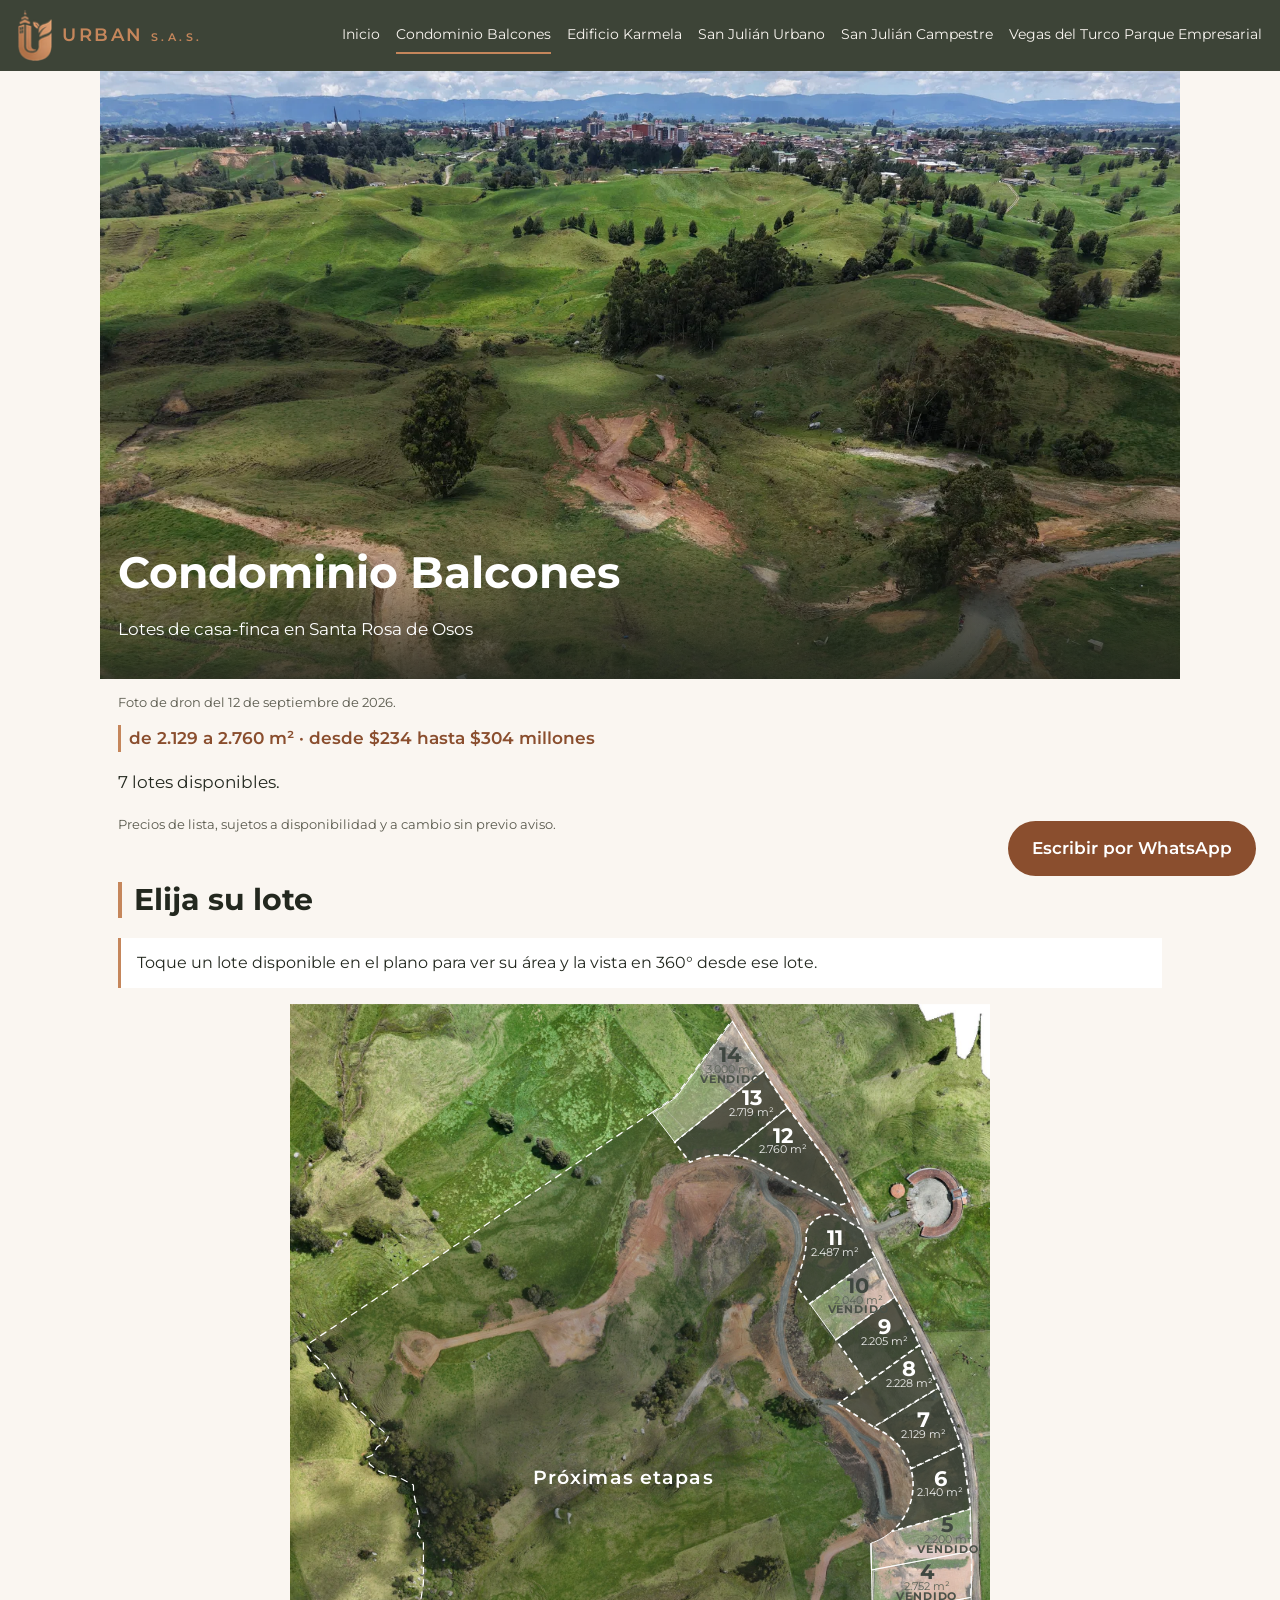
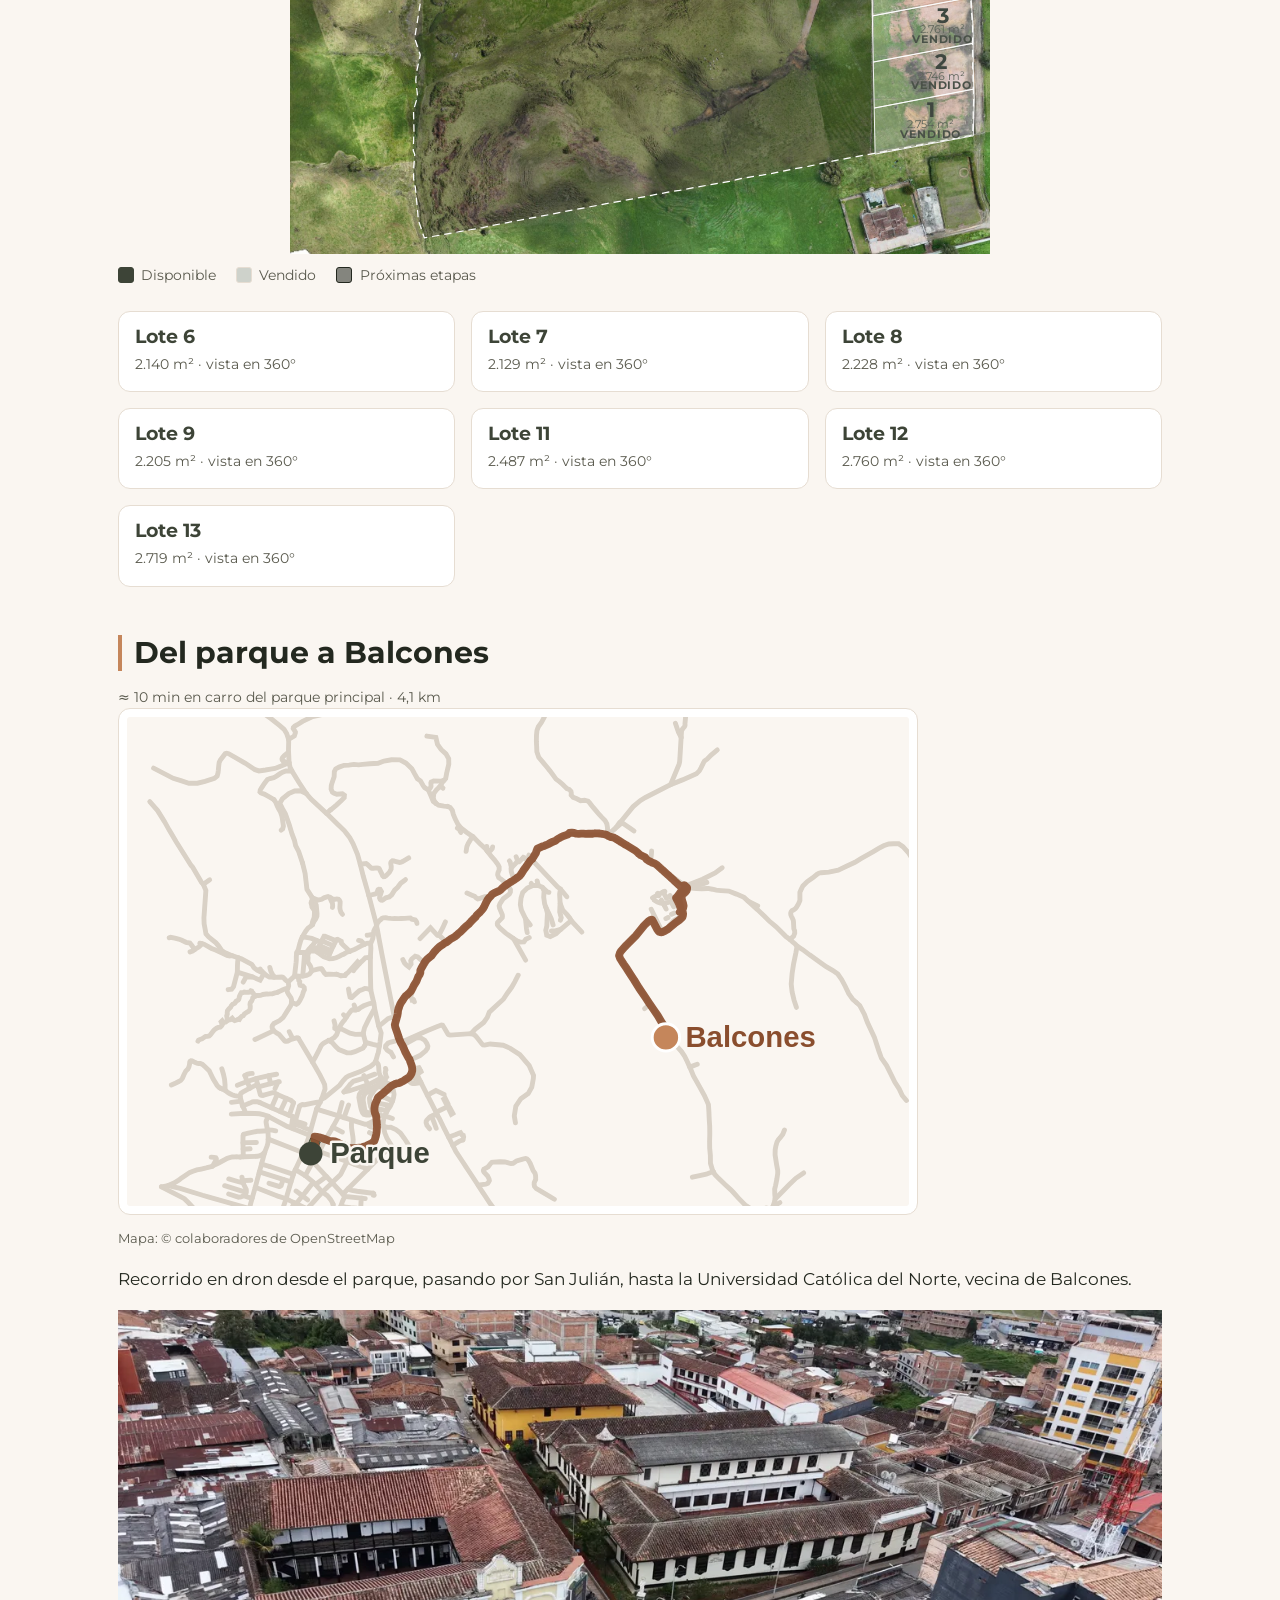
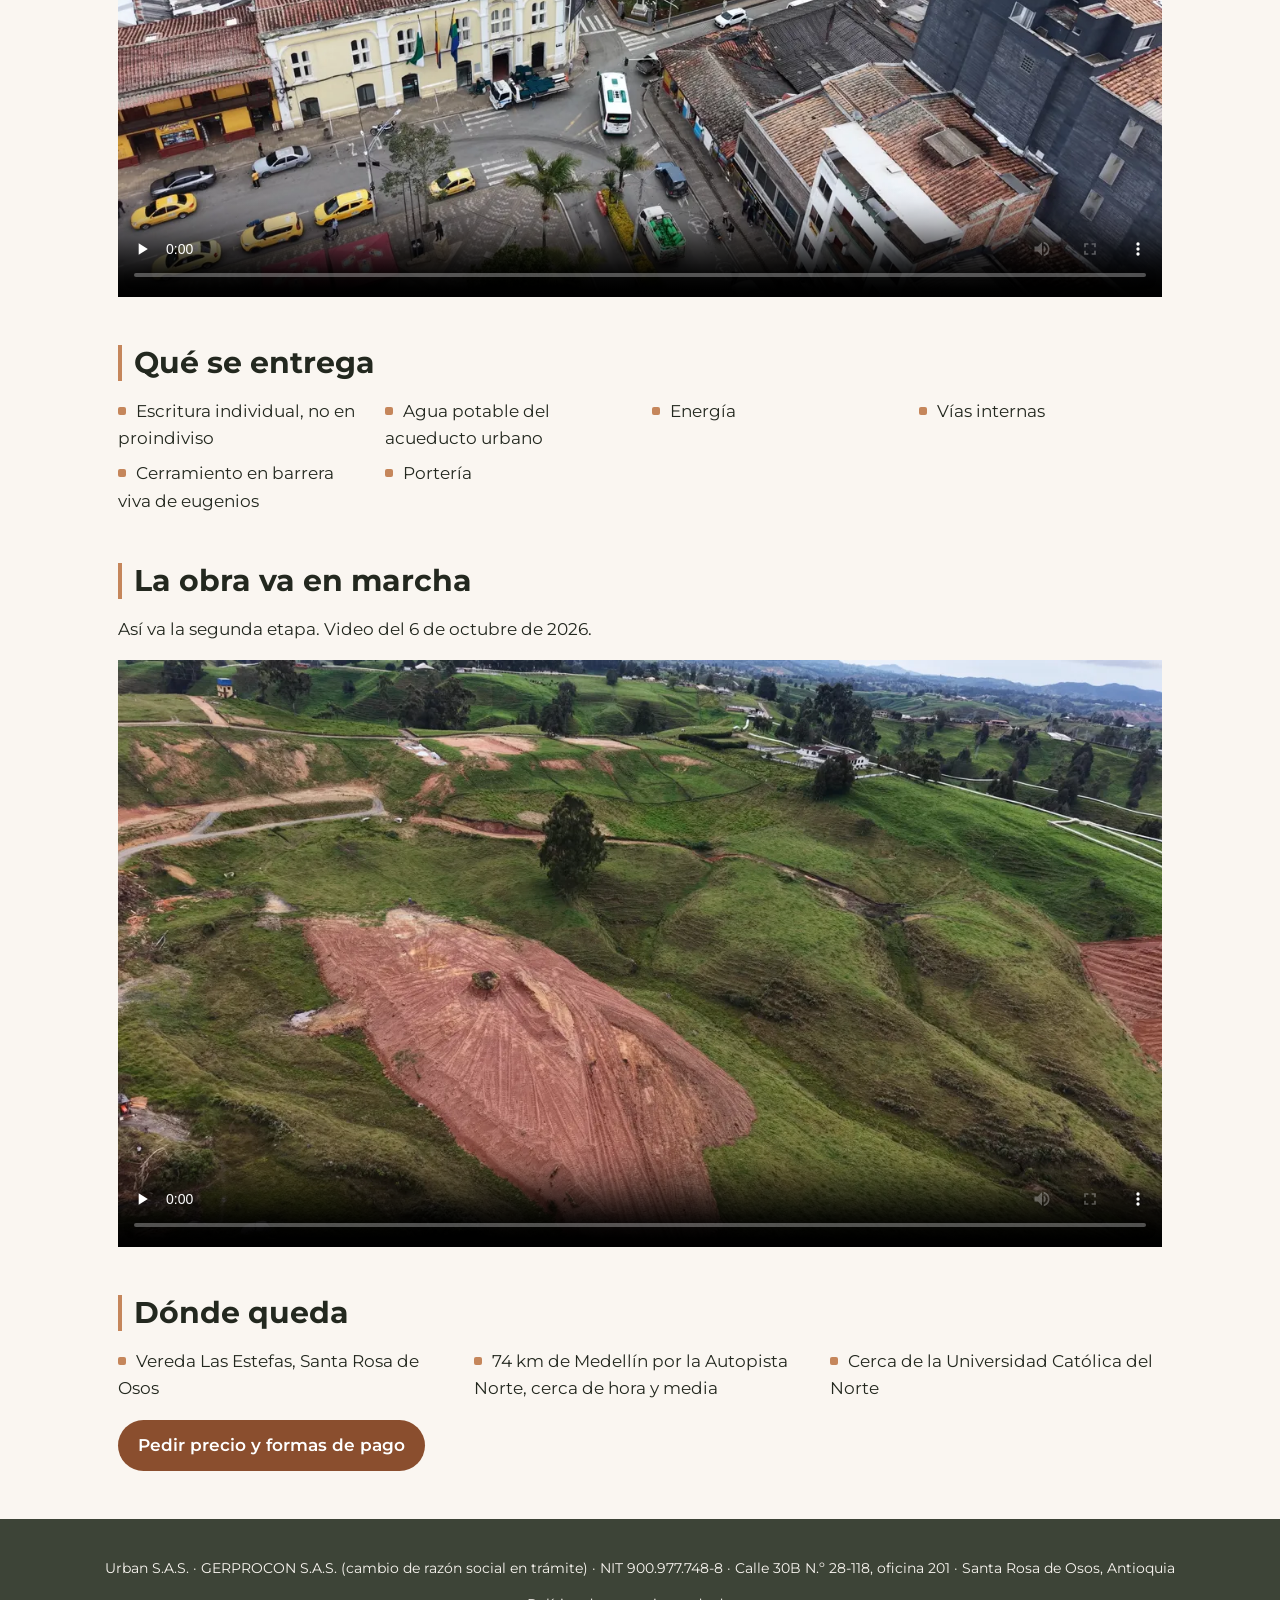
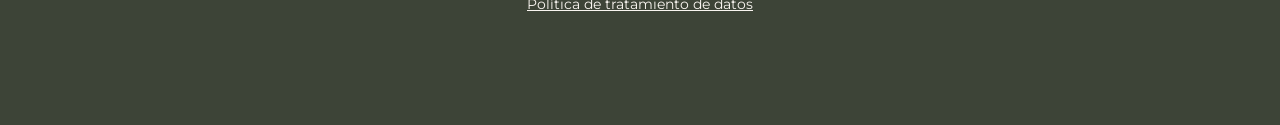
==== balcones/index.html @ f726a24a "Publicación 2026-10-06" ====
<!DOCTYPE html>
<html lang="es-CO">
<head>
<meta charset="utf-8">
<meta name="viewport" content="width=device-width, initial-scale=1">
<title>Condominio Balcones — Urban S.A.S.</title>
<meta name="description" content="Lotes de casa-finca en Santa Rosa de Osos con escritura individual, agua del acueducto urbano, energía y vías.">
<link rel="canonical" href="https://urbansas.github.io/balcones/">
<link rel="preload" href="/fuentes/montserrat.woff2" as="font" type="font/woff2" crossorigin>
<link rel="stylesheet" href="/css/urban.css">
<link rel="icon" href="/img/favicon-32.png" sizes="32x32">
<meta property="og:title" content="Condominio Balcones">
<meta property="og:description" content="Lotes de casa-finca en Santa Rosa de Osos con escritura individual, agua del acueducto urbano, energía y vías.">
<meta property="og:url" content="https://urbansas.github.io/balcones/">
<meta property="og:type" content="website">
<meta property="og:locale" content="es_CO">
<meta property="og:image" content="https://urbansas.github.io/img/balcones-portada-1600.webp">
<meta property="og:image:alt" content="Condominio Balcones">
</head>
<body>
<header class="encabezado">
  <a class="marca" href="/"><img src="/img/urban-icono.png" srcset="/img/urban-icono.png 1x, /img/urban-icono@2x.png 2x" alt="" width="34" height="48"><span>URBAN <small>S.A.S.</small></span></a>
  <nav class="menu" aria-label="Menú"><a href="/">Inicio</a><a href="/balcones/" aria-current="page">Condominio Balcones</a><a href="/karmela/">Edificio Karmela</a><a href="/san-julian-urbano/">San Julián Urbano</a><a href="/san-julian-campestre/">San Julián Campestre</a><a href="/vegas-del-turco/">Vegas del Turco Parque Empresarial</a></nav>
</header>
<main>

<section class="heroe"><img src="/img/balcones-portada-1600.webp" srcset="/img/balcones-portada-800.webp 800w, /img/balcones-portada-1600.webp 1600w" sizes="100vw" alt="Lomas de Balcones con el pueblo de Santa Rosa de Osos al fondo" fetchpriority="high" width="1600" height="900">
  <div class="sobre"><h1>Condominio Balcones</h1><p>Lotes de casa-finca en Santa Rosa de Osos</p></div></section>
<p class="nota">Foto de dron del 12 de septiembre de 2026.</p>
<p class="rango">de 2.129 a 2.760 m² · desde $234 hasta $304 millones</p>
<p>7 lotes disponibles.</p>
<p class="nota">Precios de lista, sujetos a disponibilidad y a cambio sin previo aviso.</p>

<h2>Elija su lote</h2>
<p id="pista" class="pista">Toque un lote disponible en el plano para ver su área y la vista en 360° desde ese lote.</p>
<div id="mapa" class="mapa-caja"></div>
<p class="leyenda">
  <span><span class="muestra" data-estado="disponible"></span>Disponible</span>
  <span><span class="muestra" data-estado="vendido"></span>Vendido</span>
  <span id="leyenda-reservado" hidden><span class="muestra" data-estado="reservado"></span>Reservado</span>
  <span><span class="muestra" data-estado="resto"></span>Próximas etapas</span>
</p>
<div id="tarjetas" class="tarjetas"></div>

<dialog id="ficha" class="ficha" aria-labelledby="ficha-titulo">
  <div class="ficha-barra"><span class="ficha-barra-texto"></span>
    <button class="ficha-reducir" type="button">Volver</button>
    <button class="ficha-cerrar-todo" type="button" aria-label="Cerrar la ficha">✕</button></div>
  <div class="ficha-cuerpo">
    <form method="dialog" class="ficha-cerrar-caja"><button class="ficha-cerrar" aria-label="Cerrar la ficha">✕</button></form>
    <h3 id="ficha-titulo" class="ficha-titulo"></h3><p class="ficha-estado"></p>
    <div class="ficha-pano-caja" hidden><div class="ficha-pano"></div><button class="ficha-agrandar" type="button">Ver en grande</button></div>
    <dl class="ficha-datos">
      <div><dt class="ficha-area-etiqueta">Área</dt><dd class="ficha-area"></dd></div>
      <div class="ficha-area-real-fila" hidden><dt>Se entregan</dt><dd class="ficha-area-real"></dd></div>
      <div><dt>Ubicación</dt><dd class="ficha-sector"></dd></div>
    </dl>
    <p class="ficha-nota-area" hidden></p>
    <a class="ficha-mapa" href="" target="_blank" rel="noopener" hidden>Ver dónde queda en el mapa</a>
    <section class="ficha-casa" hidden></section>
    <a class="ficha-hacia-disponibles" href="#mapa" hidden></a>
  </div>
  <a class="boton ficha-whatsapp" href="" hidden>Preguntar por este lote</a>
</dialog>

<h2>Del parque a Balcones</h2>
<p class="minutos">≈ 10 min en carro del parque principal · 4,1 km</p>
<img class="planito" src="/img/planito-balcones.svg" alt="Ruta del parque principal a Balcones" width="800" height="500">
<p class="nota">Mapa: © colaboradores de OpenStreetMap</p>
<p>Recorrido en dron desde el parque, pasando por San Julián, hasta la Universidad Católica del Norte, vecina de Balcones.</p>
<video controls playsinline preload="none" poster="/img/balcones-recorrido-poster.webp" src="/video/balcones-recorrido.mp4"></video>

<h2>Qué se entrega</h2>
<ul class="lista-datos"><li>Escritura individual, no en proindiviso</li><li>Agua potable del acueducto urbano</li><li>Energía</li><li>Vías internas</li><li>Cerramiento en barrera viva de eugenios</li><li>Portería</li></ul>

<h2>La obra va en marcha</h2>
<p>Así va la segunda etapa. Video del 6 de octubre de 2026.</p>
<video controls playsinline preload="none" poster="/img/balcones-etapa2-poster.webp" src="/video/balcones-segunda-etapa.mp4"></video>

<h2>Dónde queda</h2>
<ul class="lista-datos"><li>Vereda Las Estefas, Santa Rosa de Osos</li><li>74 km de Medellín por la Autopista Norte, cerca de hora y media</li><li>Cerca de la Universidad Católica del Norte</li></ul>
<p><a class="boton" href="https://wa.me/573203769226?text=Hola%2C%20vi%20en%20la%20p%C3%A1gina%20de%20Urban%20el%20proyecto%20Condominio%20Balcones.%20Quiero%20precio%20y%20formas%20de%20pago.">Pedir precio y formas de pago</a></p>
<link rel="stylesheet" href="/balcones/vitrina.css">
<script type="module">
  import { pintarMapa } from '/balcones/js/mapa.js';
  import { montarFicha, loteDelEnlace } from '/balcones/js/ficha.js';
  const inv = await (await fetch('/balcones/data/lotes.json')).json();
  const caja = document.getElementById('mapa');
  caja.innerHTML = await (await fetch('/balcones/img/mapa-aereo.svg')).text();
  const vista = pintarMapa(caja.querySelector('svg'), inv);
  // La casilla de «Reservado» sale del dato: el día que no quede ninguno, desaparece sola.
  document.getElementById('leyenda-reservado').hidden = vista.reservados === 0;
  const tarjetas = document.getElementById('tarjetas');
  tarjetas.innerHTML = inv.lotes.filter(l => l.estado === 'disponible').map(l => `
    <article class="tarjeta"><div class="cuerpo"><h3><button class="abrir" type="button" data-lote="${l.n}">Lote ${l.n}</button></h3>
    <p class="tipo">${new Intl.NumberFormat('es-CO').format(l.area)} m²${l.pano ? ' · vista en 360°' : ''}</p></div></article>`).join('');
  const dialogo = document.getElementById('ficha');
  montarFicha(inv, { svg: caja.querySelector('svg'), tarjetas, dialogo });
  const n = loteDelEnlace(location.hash, inv); if (n) dialogo.abrirLote(n);
</script>
</main>
<footer class="pie">
  <p>Urban S.A.S. · GERPROCON S.A.S. (cambio de razón social en trámite) · NIT 900.977.748-8 · Calle 30B N.º 28-118, oficina 201 · Santa Rosa de Osos, Antioquia</p>
  <p><a href="/privacidad/">Política de tratamiento de datos</a></p>
</footer>
<a class="whatsapp-fijo" href="https://wa.me/573203769226?text=Hola%2C%20vi%20en%20la%20p%C3%A1gina%20de%20Urban%20el%20proyecto%20Condominio%20Balcones.%20Quiero%20precio%20y%20formas%20de%20pago.">Escribir por WhatsApp</a>
</body>
</html>
---- css/urban.css ----
@font-face { font-family: Montserrat; src: url(/fuentes/montserrat.woff2) format("woff2"); font-weight: 100 900; font-display: swap; }
:root { --verde: #3D4437; --cobre: #C5865B; --cobre-hondo: #8A4E2E; --arena: #FAF6F1; --texto: #23281F; --suave: #5A5A4E; --linea: #E6DDD2; }
* { box-sizing: border-box; }
html { -webkit-text-size-adjust: 100%; }
body { margin: 0; background: var(--arena); color: var(--texto); font: 400 17px/1.6 Montserrat, system-ui, sans-serif; padding-bottom: 76px; }
img, video { max-width: 100%; height: auto; display: block; }
a { color: var(--cobre-hondo); }
h1, h2, h3 { line-height: 1.2; font-weight: 700; }
h1 { font-size: clamp(28px, 6vw, 44px); margin: 0 0 .4em; }
h2 { font-size: clamp(22px, 4.5vw, 30px); margin: 1.6em 0 .5em; border-left: 4px solid var(--cobre); padding-left: 12px; }
main { max-width: 1080px; margin: 0 auto; padding: 0 18px; }
.encabezado { background: var(--verde); display: flex; flex-wrap: wrap; align-items: center; justify-content: space-between; gap: 8px 18px; padding: 10px 18px; }
.marca { display: flex; align-items: center; gap: 10px; color: var(--cobre); text-decoration: none; font-weight: 600; letter-spacing: .14em; font-size: 18px; }
.marca small { font-size: .62em; letter-spacing: .3em; }
.menu { display: flex; flex-wrap: wrap; gap: 4px 16px; }
.menu a { color: var(--arena); text-decoration: none; font-size: 14px; padding: 6px 0; }
.menu a[aria-current="page"] { border-bottom: 2px solid var(--cobre); }
.heroe { position: relative; margin: 0 -18px; }
.heroe img { width: 100%; aspect-ratio: 16/9; object-fit: cover; }
.heroe .sobre { position: absolute; left: 0; right: 0; bottom: 0; padding: 18px; background: linear-gradient(transparent, rgba(35,40,31,.85)); color: #fff; }
.heroe h1 { color: #fff; }
.galeria { display: grid; grid-template-columns: repeat(auto-fit, minmax(min(100%, 420px), 1fr)); gap: 16px; align-items: start; }
.galeria img { width: 100%; border-radius: 12px; border: 1px solid var(--linea); }
.galeria.una { grid-template-columns: minmax(0, 520px); }  /* una sola foto, vertical: no se estira al ancho de la página */
.galeria figure { margin: 0; }
.galeria .ancha { grid-column: 1 / -1; max-width: 780px; }
.galeria figcaption { font-size: 13px; color: var(--suave); margin-top: 6px; }
.tarjetas { display: grid; grid-template-columns: repeat(auto-fit, minmax(260px, 1fr)); gap: 16px; }
.tarjeta { background: #fff; border: 1px solid var(--linea); border-radius: 12px; overflow: hidden; display: flex; flex-direction: column; }
.tarjeta img { aspect-ratio: 16/10; object-fit: cover; width: 100%; }
.tarjeta .cuerpo { padding: 14px 16px 16px; display: flex; flex-direction: column; gap: 4px; flex: 1; }
.tarjeta h3 { margin: 0; font-size: 19px; }
.tarjeta .tipo { color: var(--suave); font-size: 14px; margin: 0; }
.rango { color: var(--cobre-hondo); font-weight: 600; border-left: 3px solid var(--cobre); padding-left: 8px; margin: 6px 0 0; }
.minutos { font-size: 14px; color: var(--suave); margin: 0; }
.boton { display: inline-block; background: var(--cobre-hondo); color: #fff; text-decoration: none; font-weight: 600; padding: 12px 20px; border-radius: 999px; margin-top: auto; text-align: center; }
.whatsapp-fijo { position: fixed; left: 12px; right: 12px; bottom: 12px; z-index: 50; background: var(--cobre-hondo); color: #fff; text-align: center; padding: 14px; border-radius: 999px; font-weight: 600; text-decoration: none; }
@media (min-width: 760px) { .whatsapp-fijo { left: auto; right: 24px; bottom: 24px; padding: 14px 24px; } body { padding-bottom: 0; } }
.lista-datos { list-style: none; padding: 0; display: grid; grid-template-columns: repeat(auto-fit, minmax(220px, 1fr)); gap: 8px 24px; }
.lista-datos li::before { content: ""; display: inline-block; width: 8px; height: 8px; background: var(--cobre); border-radius: 2px; margin-right: 10px; vertical-align: 2px; }
.planito { background: #fff; border: 1px solid var(--linea); border-radius: 12px; padding: 8px; }
.nota { font-size: 13px; color: var(--suave); }
.pie { background: var(--verde); color: var(--arena); padding: 24px 18px 96px; margin-top: 48px; font-size: 14px; text-align: center; }
.pie a { color: var(--arena); text-decoration: underline; }
.hecho { display: grid; grid-template-columns: repeat(auto-fit, minmax(200px, 1fr)); gap: 12px; }
.hecho div { background: var(--verde); color: var(--arena); border-radius: 12px; padding: 16px; }
.hecho strong { color: var(--cobre); display: block; font-size: 24px; }
---- balcones/vitrina.css ----
/* Vitrina de Balcones: el plano de lotes, la ficha de cada lote y el
   anteproyecto de la casa modelo. Viene de balcones-web (assets/css/estilos.css),
   solo las reglas de la vitrina, con los colores pasados a las variables de
   /css/urban.css. Los estilos del tablero de socios no se trajeron: ese tablero
   no existe en este sitio.

   Una unidad del viewBox del plano es un PUNTO del plano original, no un
   metro, y por eso los tamaños de letra del plano aéreo son grandes. */

/* ── Plano de lotes (ortofoto con los lotes vigentes encima) ──────────────
   El color de cada lote sale de acá, disparado por el data-estado que pone
   js/mapa.js desde data/lotes.json. Gris por omisión, verde solo si el dato
   dice «disponible»: si algo falla, ningún lote se anuncia como libre. */
.mapa-caja { margin: 0; }
.mapa { display: block; width: 100%; height: auto; font-family: inherit; }
.mapa .lote { fill: rgba(226, 228, 222, .34); stroke: #fff; stroke-width: 2.2; cursor: pointer; }
/* Los que NO se han vendido van oscuros y opacos: son los únicos que el
   visitante tiene que reconocer de un vistazo, y un verde translúcido sobre
   pasto no se distingue. Los colocados se van al otro lado, claros y muy
   transparentes, para que se lean como fondo. El borde punteado es la única
   señal de que eso se toca en un teléfono, donde no existe «pasar el mouse». */
.mapa .lote[data-estado="disponible"] {
  fill: rgba(61, 68, 55, .85); stroke-dasharray: 13 9; stroke-width: 4;
}
/* Reservado no es verde de libre ni gris de colocado: va en cobre profundo. */
.mapa .lote[data-estado="reservado"] { fill: rgba(138, 78, 46, .85); }
.mapa .lote:hover { stroke: var(--cobre); stroke-width: 5; }
/* El foco del teclado va por fuera del polígono para que no lo tape el lote de
   al lado; en SVG el outline del navegador no se dibuja parejo. */
.mapa .lote:focus-visible { stroke: var(--cobre); stroke-width: 7; outline: none; }

/* Lo que todavía no está loteado. NO es un lindero: es el perímetro de la
   finca menos los 14 lotes. */
.mapa .resto { fill: rgba(35, 40, 31, .34); }
.mapa .perimetro { fill: none; stroke: #fff; stroke-width: 3; stroke-dasharray: 18 12; }
.mapa .rotulo-resto {
  fill: #fff; font-size: 46px; font-weight: 600; text-anchor: middle;
  letter-spacing: .06em;
}
.mapa .rotulo-lote { pointer-events: none; text-anchor: middle; }
.mapa .rotulo-lote .numero { font-size: 52px; font-weight: 700; fill: #fff; }
.mapa .rotulo-lote .area { font-size: 26px; fill: rgba(255, 255, 255, .9); }
.mapa .rotulo-lote .marca {
  font-size: 27px; font-weight: 700; letter-spacing: .08em; fill: #4a5148;
}
/* Sobre los lotes claros el texto blanco desaparece. */
.mapa .rotulo-lote[data-estado="vendido"] .numero,
.mapa .rotulo-lote[data-estado="especie"] .numero { fill: #3f4740; }
.mapa .rotulo-lote[data-estado="vendido"] .area,
.mapa .rotulo-lote[data-estado="especie"] .area { fill: #5c6459; }

/* En celular el plano entero mide 375 px para 540 m de finca: el área y la
   palabra «VENDIDO» salen a 5 px y no se leen. Se quedan el número, más
   grande, y el color. */
@media (max-width: 699px) {
  .mapa .rotulo-lote .area,
  .mapa .rotulo-lote .marca { display: none; }
  .mapa .rotulo-lote .numero { font-size: 68px; }
}
/* El predio es alto y flaco (420 m por 150 m): a todo el ancho de un
   escritorio no cabe a lo alto, así que ahí se limita y se centra. */
@media (min-width: 700px) {
  .mapa { max-width: 700px; margin: 0 auto; }
}

/* La pista va ARRIBA del plano y no en letra chica: es la instrucción que
   decide si alguien toca el plano o lo mira y sigue de largo. */
.pista {
  font-size: 1rem; color: var(--texto);
  background: #fff; border-left: 3px solid var(--cobre); border-radius: 0;
  padding: .75rem 1rem; margin: 1.25rem 0 1rem;
}

.leyenda {
  display: flex; flex-wrap: wrap; gap: .4rem 1.25rem;
  font-size: .9rem; color: var(--suave); margin: .6rem 0 1.5rem;
}
.leyenda > span { display: inline-flex; align-items: center; gap: .45rem; }
.leyenda .muestra {
  width: 1rem; height: 1rem; border-radius: 3px;
  background: #ced2cb; border: 1px solid var(--linea);
}
.leyenda .muestra[data-estado="disponible"] { background: var(--verde); border-color: var(--verde); }
.leyenda .muestra[data-estado="reservado"] { background: var(--cobre-hondo); border-color: var(--cobre-hondo); }
.leyenda .muestra[data-estado="resto"] { background: rgba(35, 40, 31, .55); border-color: var(--texto); }
/* La casilla de «Reservado» solo se muestra si hay alguno; la esconde la
   página con el dato, no una decisión escrita a mano acá. */
.leyenda [hidden] { display: none; }

/* ── Tarjetas de los lotes disponibles ────────────────────────────────── */
.tarjeta { position: relative; }
.tarjeta:hover { border-color: var(--verde); }
.tarjeta .abrir {
  font: inherit; font-size: 1.17rem; font-weight: 700; line-height: 1.2;
  color: var(--verde); background: none; border: 0; padding: 0;
  cursor: pointer; text-align: left;
}
/* El botón dice «Lote 7» pero se pulsa toda la tarjeta: el ::after se estira
   sobre ella. */
.tarjeta .abrir::after { content: ''; position: absolute; inset: 0; }
.tarjeta .abrir:focus-visible { outline: 2px solid var(--cobre-hondo); outline-offset: 3px; }

/* ── Ficha de un lote ────────────────────────────────────────────────────
   Se abre desde el plano y desde las tarjetas. Es un <dialog> nativo: el Esc,
   el fondo oscuro y el foco atrapado adentro vienen del navegador. */
.ficha {
  border: 0; border-radius: 12px; padding: 0;
  width: min(28rem, calc(100vw - 2rem));
  /* Columna: arriba lo que se desplaza, abajo el botón, que no se mueve. */
  max-height: 90dvh; overflow: hidden;
  display: flex; flex-direction: column;
  color: var(--texto); background: #fff;
}
.ficha-cuerpo { overflow: auto; padding: 1.5rem; }
/* ⚠️ ESTA REGLA NO SE PUEDE BORRAR. El navegador esconde un <dialog> cerrado
   con `dialog:not([open]) { display: none }`; al ponerle `display: flex` arriba
   esa regla quedó pisada y la ficha CERRADA se dibujaba dentro de la página. */
dialog.ficha:not([open]) { display: none; }

.ficha::backdrop { background: rgba(35, 40, 31, .6); }
.ficha-cerrar-caja { float: right; margin: -.5rem -.5rem 0 0; }
/* 44x44 es el mínimo para un dedo. */
.ficha-cerrar {
  font: inherit; font-size: 1.1rem; line-height: 1;
  background: none; border: 0; color: var(--suave); cursor: pointer;
  width: 44px; height: 44px; padding: 0; border-radius: 8px;
}
.ficha-cerrar:hover { color: var(--texto); background: var(--arena); }
.ficha-titulo { margin: 0; color: var(--verde); font-size: 1.5rem; }
/* Gris por omisión y verde solo si el dato dice «disponible», igual que el
   plano. */
.ficha-estado {
  display: inline-block; margin: .5rem 0 0;
  font-size: .8rem; font-weight: 600; letter-spacing: .06em; text-transform: uppercase;
  color: var(--suave); background: var(--linea); border-radius: 999px; padding: .2rem .7rem;
}
.ficha-estado[data-estado="disponible"] { color: #fff; background: var(--verde); }
.ficha-estado[data-estado="reservado"] { color: #fff; background: var(--cobre-hondo); }

/* El visor 360. La altura sale de la proporción porque Pannellum mide su
   contenedor al arrancar: con altura automática mide cero y no hay ningún
   error que lo diga. En escritorio 16:9; en teléfono 4:5, vertical. */
.ficha-pano-caja { position: relative; margin: 1.25rem 0 0; }
.ficha-pano-caja[hidden] { display: none; }
.ficha-pano {
  aspect-ratio: 16 / 9;
  border-radius: 8px;
  overflow: hidden;
  background: var(--linea);
}
@media (max-width: 699px) {
  .ficha-pano { aspect-ratio: 4 / 5; }
}

/* El botón de agrandar va SOBRE la vista, abajo a la derecha, lejos de los
   controles de zoom que Pannellum pone arriba a la izquierda. */
.ficha-agrandar {
  position: absolute; right: .5rem; bottom: .5rem;
  font: inherit; font-size: .85rem; font-weight: 600;
  color: var(--texto); background: rgba(255, 255, 255, .92);
  border: 0; border-radius: 999px; padding: .45rem .9rem;
  cursor: pointer;
}
.ficha-agrandar:hover { background: #fff; }

/* La barra de pantalla completa. Fuera de ese modo no existe. */
.ficha-barra { display: none; }

/* ── Pantalla completa ────────────────────────────────────────────────────
   `dvh` y no `vh` porque en un teléfono `vh` cuenta la barra de direcciones. */
.ficha.agrandada {
  width: 100vw; max-width: none;
  height: 100dvh; max-height: none;
  margin: 0; padding: 0; border-radius: 0;
  display: flex; flex-direction: column;
}
.ficha.agrandada .ficha-cerrar-caja,
.ficha.agrandada .ficha-titulo,
.ficha.agrandada .ficha-estado,
.ficha.agrandada .ficha-datos,
.ficha.agrandada .ficha-agrandar { display: none; }

.ficha.agrandada .ficha-barra {
  display: flex; align-items: center; gap: .5rem;
  padding: .5rem .75rem;
  background: var(--verde); color: var(--arena);
  font-size: .9rem;
}
/* Los dos botones de la barra, con 44 px de alto: el mínimo para un dedo. */
.ficha-barra-texto { flex: 1; min-width: 0; overflow: hidden; text-overflow: ellipsis; white-space: nowrap; }
.ficha.agrandada .ficha-reducir {
  font: inherit; font-weight: 600; white-space: nowrap;
  color: var(--verde); background: var(--arena);
  border: 0; border-radius: 999px; padding: 0 1.1rem; height: 44px; cursor: pointer;
}
.ficha.agrandada .ficha-cerrar-todo {
  font: inherit; font-size: 1.15rem; line-height: 1;
  color: var(--arena); background: none; border: 0;
  width: 44px; height: 44px; padding: 0; border-radius: 8px; cursor: pointer;
}
/* Fuera de la vista grande la barra entera no existe, botones incluidos. */
.ficha-cerrar-todo { display: none; }
.ficha.agrandada .ficha-cerrar-todo { display: block; }
.ficha.agrandada .ficha-cuerpo {
  flex: 1; min-height: 0; padding: 0; overflow: hidden;
  display: flex; flex-direction: column;
}
.ficha.agrandada .ficha-pano-caja { flex: 1; margin: 0; min-height: 0; }
.ficha.agrandada .ficha-pano { aspect-ratio: auto; height: 100%; border-radius: 0; }
.ficha.agrandada .boton { margin: 0; border-radius: 0; }
/* Pannellum le pone la clase `pnlm-container` AL MISMO div, no a uno adentro:
   con un selector de descendiente la regla no engancha nunca y manda el borde
   gris que trae la librería. */
.ficha-pano.pnlm-container { border: 0; background: var(--linea); }

.ficha-datos { margin: 1.25rem 0 0; }
.ficha-datos > div {
  display: flex; justify-content: space-between; gap: 1rem;
  padding: .55rem 0; border-bottom: 1px solid var(--linea);
}
.ficha-datos dt { color: var(--suave); min-width: 0; }
/* El valor no se parte nunca: «Área escriturable» es la etiqueta más larga y
   en un teléfono empujaba el «2.140 m²» a dos renglones. La etiqueta sí
   puede partirse, que para eso es la que sobra. */
.ficha-datos dd { margin: 0; font-weight: 600; text-align: right; white-space: nowrap; }
.ficha-mapa {
  display: inline-block; margin-top: 1.1rem;
  color: var(--cobre-hondo); font-weight: 600; text-decoration: none;
  border-bottom: 1px solid currentColor;
}
.ficha-mapa[hidden] { display: none; }
.ficha-mapa::before { content: '◎ '; }

/* Las dos áreas del lote que se entrega más grande de lo que se escritura, y
   la nota que explica por qué: sin la nota, el comprador cree que la
   escritura le va a decir la cifra grande. */
.ficha-area-real-fila[hidden] { display: none; }
.ficha-area-real { color: var(--cobre-hondo); font-weight: 700; }
.ficha-nota-area {
  margin: .7rem 0 0; padding: .6rem .75rem;
  background: var(--arena); border-left: 3px solid var(--cobre); border-radius: 0 8px 8px 0;
  font-size: .85rem; color: var(--suave);
}
.ficha-nota-area[hidden] { display: none; }
.tarjeta .area-real { color: var(--cobre-hondo); font-weight: 600; }

/* El anteproyecto DENTRO de la ficha. Se separa con una línea arriba para que
   se lea como otra cosa —esto no se vende, es lo que se PODRÍA construir—
   sin sacarlo del mismo desplazamiento donde está el botón de WhatsApp. */
.ficha-casa {
  margin-top: 1.6rem; padding-top: 1.4rem; border-top: 1px solid var(--linea);
}
.ficha-casa[hidden] { display: none; }
/* A pantalla completa manda la panorámica y nada más. */
.ficha.agrandada .ficha-casa { display: none; }

.casa-titulo { margin: 0 0 .3rem; font-size: 1.15rem; color: var(--verde); }
.casa-entrada { margin: 0 0 .9rem; color: var(--suave); }

/* El aviso aparece dos veces, antes del video y después de la galería. No es
   formalismo: es lo que separa una propuesta de una promesa. */
.casa-aviso {
  margin: .9rem 0; padding: .7rem .85rem;
  border-left: 3px solid var(--cobre); background: var(--arena);
  font-size: .9rem; color: var(--texto);
}

.casa-video { width: 100%; border-radius: 10px; display: block; background: #000; }
.casa-pie { font-size: .8rem; color: var(--suave); margin: .4rem 0 0; }

/* Dos columnas SIEMPRE: la ficha mide unos 450 px aunque la ventana sea ancha,
   y a cuatro columnas «15 × 22 m» se parte en tres renglones. */
.casa-datos {
  display: grid; grid-template-columns: 1fr 1fr; gap: .6rem;
  margin: 1rem 0 0; padding: 0; list-style: none;
}
.casa-datos li {
  border: 1px solid var(--linea); border-radius: 8px; padding: .6rem .7rem;
  background: #fff;
}
.casa-datos b { display: block; font-size: 1.1rem; color: var(--verde); }
.casa-datos span { font-size: .8rem; color: var(--suave); }

.casa-galeria { display: grid; gap: 1rem; margin-top: 1.2rem; }
.casa-galeria figure { margin: 0; }
.casa-galeria img {
  width: 100%; height: auto; border-radius: 10px; display: block;
  background: var(--linea);
}
.casa-galeria figcaption { font-size: .8rem; color: var(--suave); margin-top: .35rem; }

/* La salida hacia los lotes en venta, en la ficha de uno colocado. */
.ficha-hacia-disponibles {
  display: block; margin-top: 1rem;
  color: var(--cobre-hondo); font-weight: 600; text-decoration: none;
}
.ficha-hacia-disponibles[hidden] { display: none; }
.ficha-hacia-disponibles::after { content: ' →'; }
.ficha.agrandada .ficha-mapa { display: none; }

/* El botón es la última fila de la columna y no se desplaza nunca. Se probó
   `position: sticky` dentro del cuerpo con relleno y no sirve: la franja queda
   flotando a media ficha con un vacío blanco debajo. */
.ficha .boton { display: block; flex: none; margin: 0; border-radius: 0 0 12px 12px; }
.ficha .boton[hidden] { display: none; }
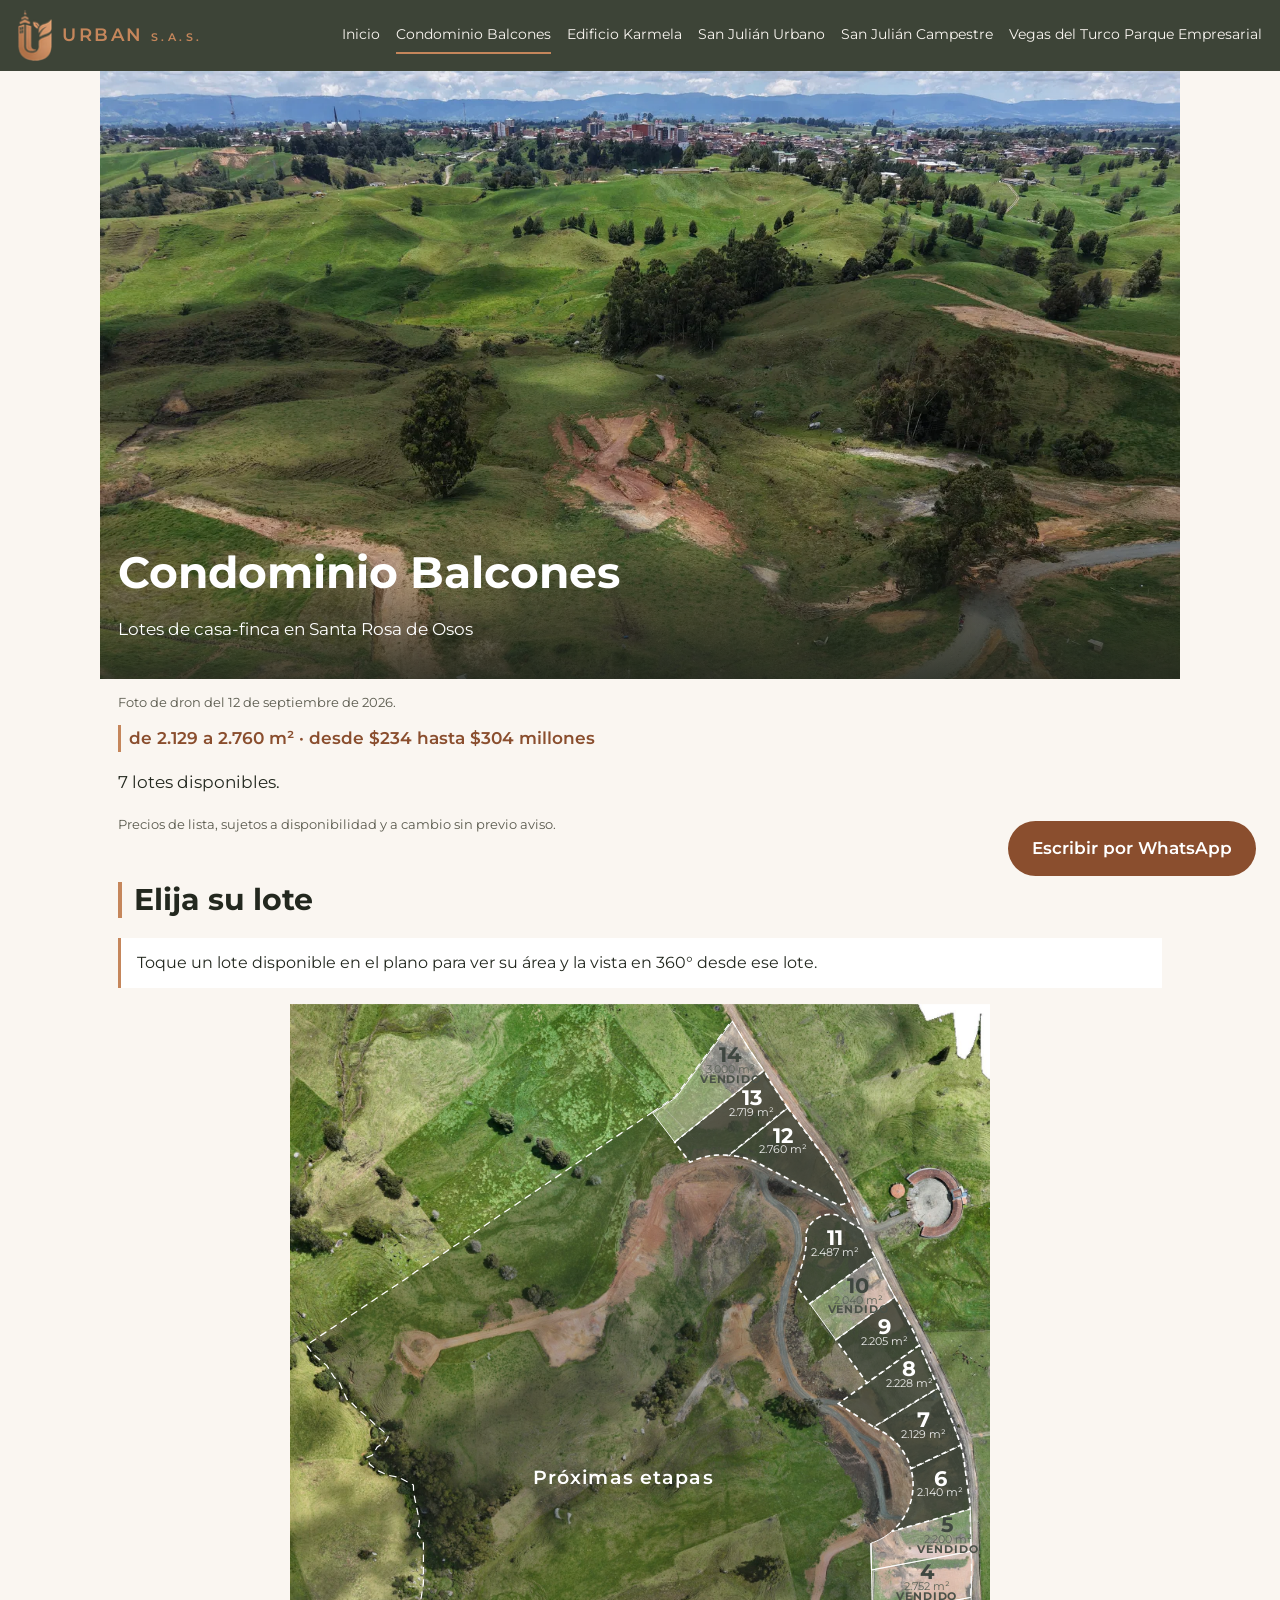
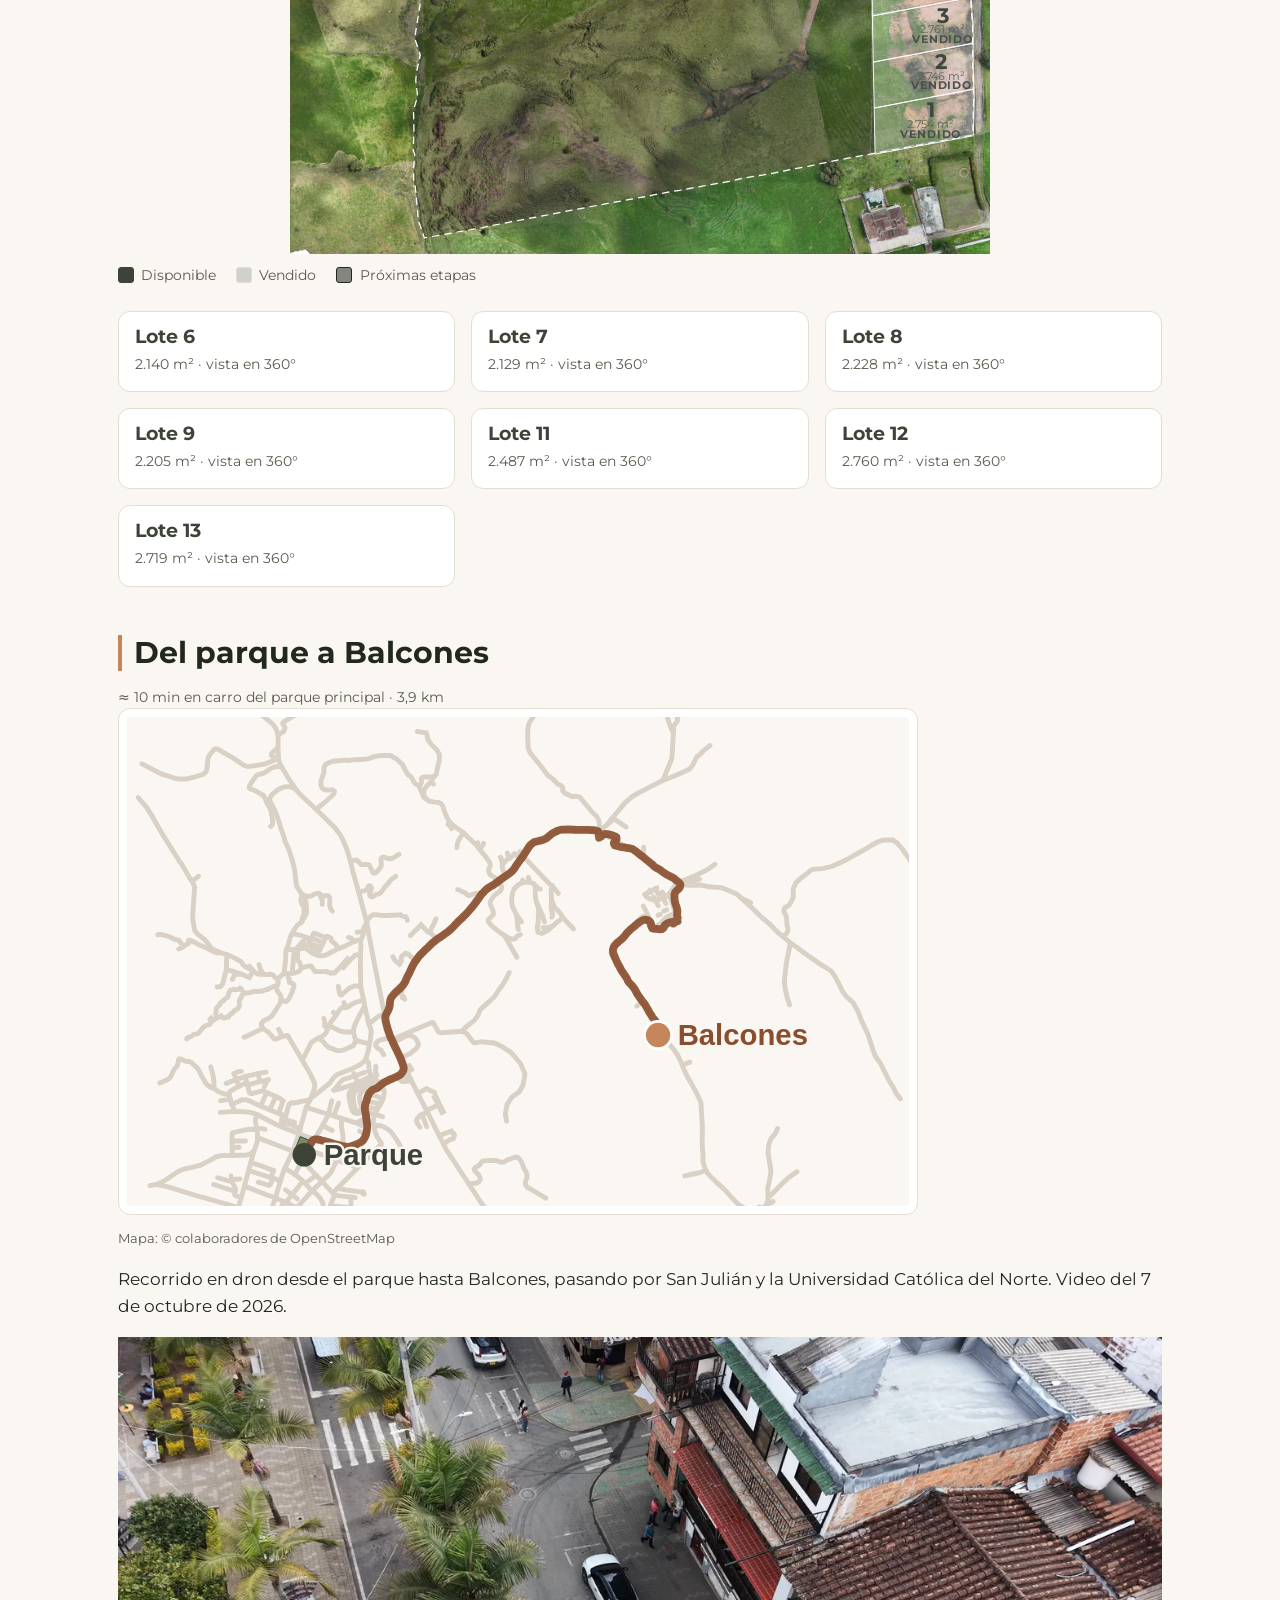
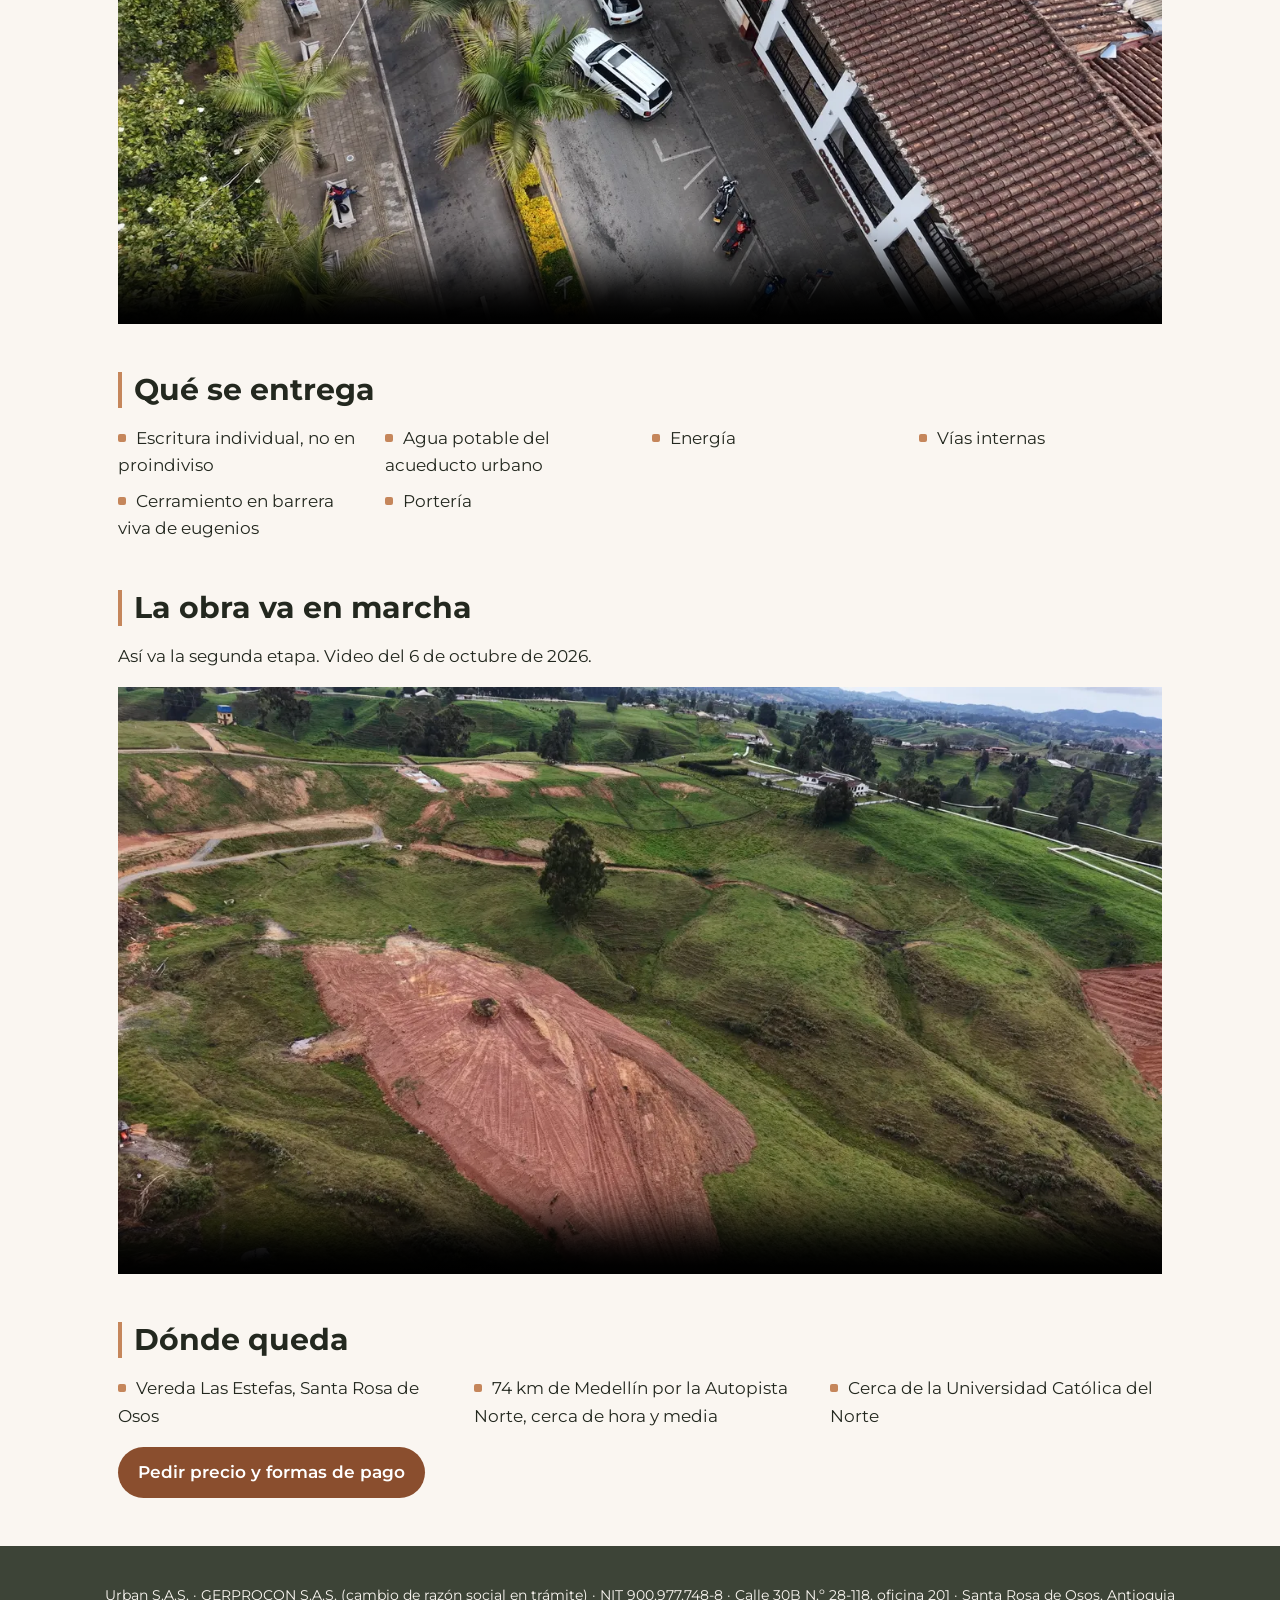
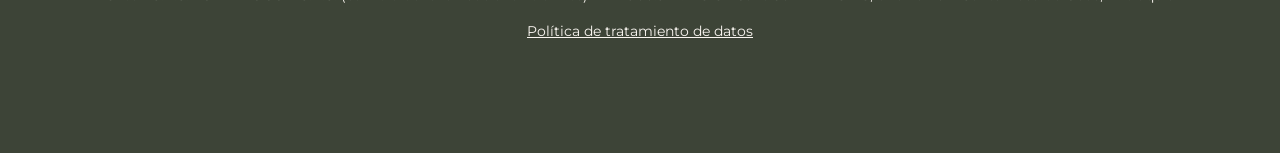
==== commit 44badc1f: "San Julián: foto real con los números de los lotes; recorrido del 7-oct del parque a Balcones" ====
--- a/balcones/index.html
+++ b/balcones/index.html
@@ -64,10 +64,10 @@
 </dialog>
 
 <h2>Del parque a Balcones</h2>
-<p class="minutos">≈ 10 min en carro del parque principal · 4,1 km</p>
+<p class="minutos">≈ 10 min en carro del parque principal · 3,9 km</p>
 <img class="planito" src="/img/planito-balcones.svg" alt="Ruta del parque principal a Balcones" width="800" height="500">
 <p class="nota">Mapa: © colaboradores de OpenStreetMap</p>
-<p>Recorrido en dron desde el parque, pasando por San Julián, hasta la Universidad Católica del Norte, vecina de Balcones.</p>
+<p>Recorrido en dron desde el parque hasta Balcones, pasando por San Julián y la Universidad Católica del Norte. Video del 7 de octubre de 2026.</p>
 <video controls playsinline preload="none" poster="/img/balcones-recorrido-poster.webp" src="/video/balcones-recorrido.mp4"></video>
 
 <h2>Qué se entrega</h2>
--- a/css/urban.css
+++ b/css/urban.css
@@ -22,6 +22,7 @@
 .galeria { display: grid; grid-template-columns: repeat(auto-fit, minmax(min(100%, 420px), 1fr)); gap: 16px; align-items: start; }
 .galeria img { width: 100%; border-radius: 12px; border: 1px solid var(--linea); }
 .galeria.una { grid-template-columns: minmax(0, 520px); }  /* una sola foto, vertical: no se estira al ancho de la página */
+.galeria + .galeria { margin-top: 16px; }
 .galeria figure { margin: 0; }
 .galeria .ancha { grid-column: 1 / -1; max-width: 780px; }
 .galeria figcaption { font-size: 13px; color: var(--suave); margin-top: 6px; }
@@ -45,3 +46,9 @@
 .hecho { display: grid; grid-template-columns: repeat(auto-fit, minmax(200px, 1fr)); gap: 12px; }
 .hecho div { background: var(--verde); color: var(--arena); border-radius: 12px; padding: 16px; }
 .hecho strong { color: var(--cobre); display: block; font-size: 24px; }
+.visor360 { position: relative; width: 100%; border-radius: 12px; overflow: hidden; border: 1px solid var(--linea); aspect-ratio: 16/9; background: var(--verde); }
+@media (max-width: 600px) { .visor360 { aspect-ratio: 4/3; } }  /* en celular, más alto: 16:9 a 340 px de ancho no deja dónde arrastrar */
+.visor360 > img { width: 100%; height: 100%; object-fit: cover; }
+.visor360-abrir { position: absolute; left: 50%; top: 50%; transform: translate(-50%, -50%); font: 600 16px/1.2 Montserrat, system-ui, sans-serif; color: #fff; background: var(--cobre-hondo); border: 0; border-radius: 999px; padding: 14px 22px; cursor: pointer; box-shadow: 0 4px 16px rgba(0,0,0,.35); }
+.visor360-abrir:disabled { opacity: .85; cursor: progress; }
+.visor360-lienzo { position: absolute; inset: 0; }
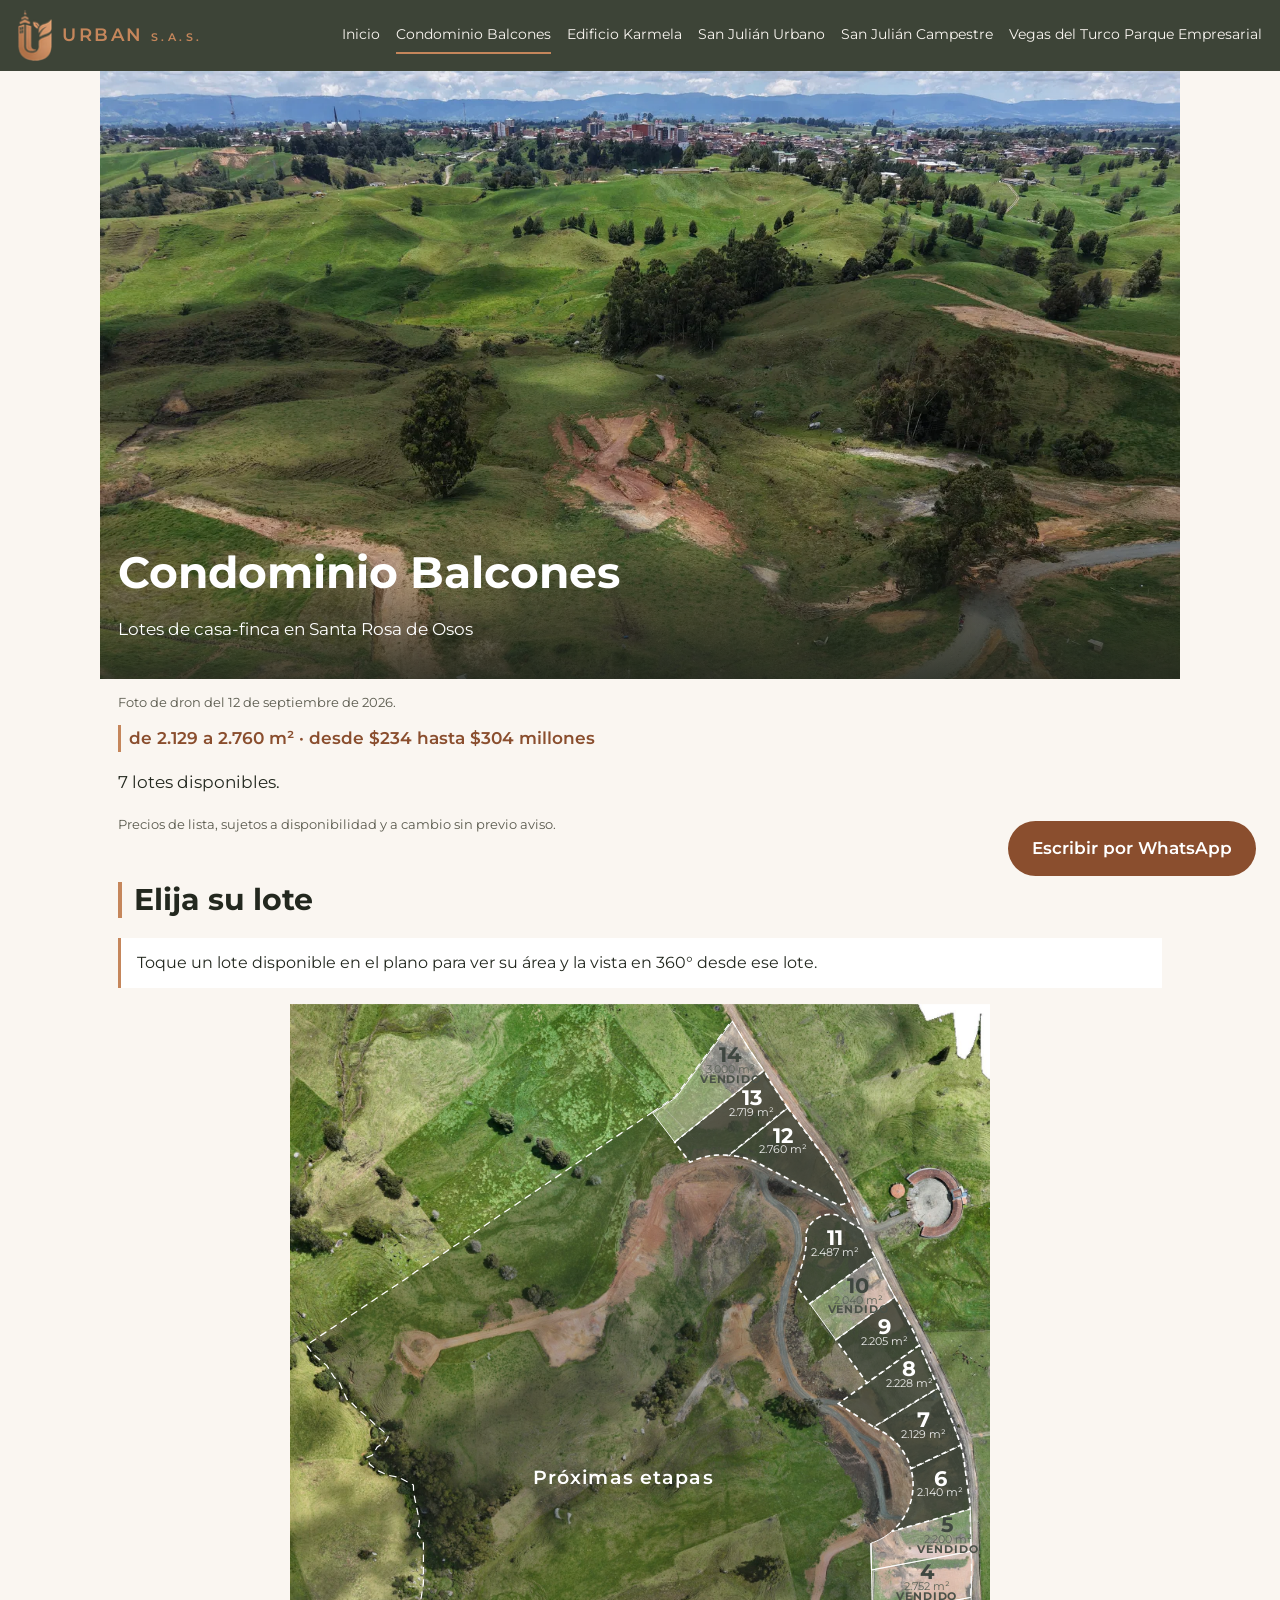
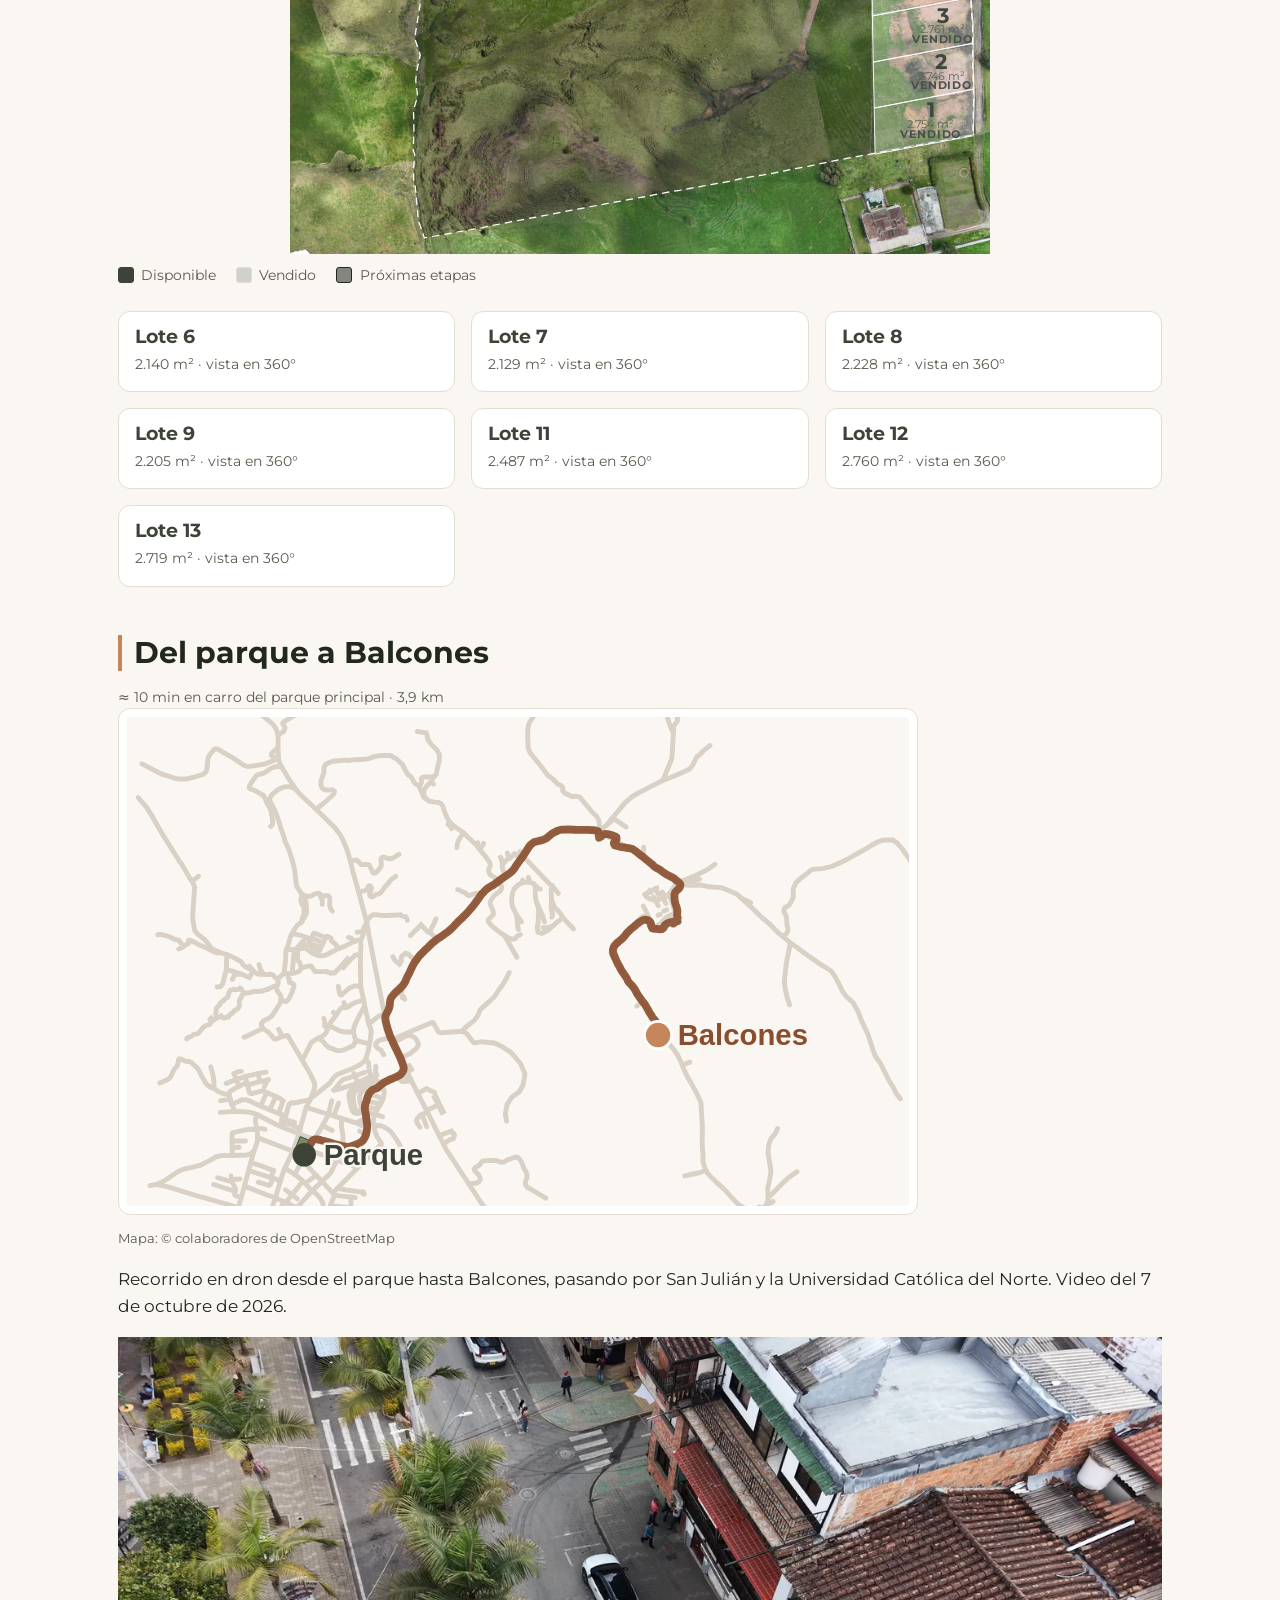
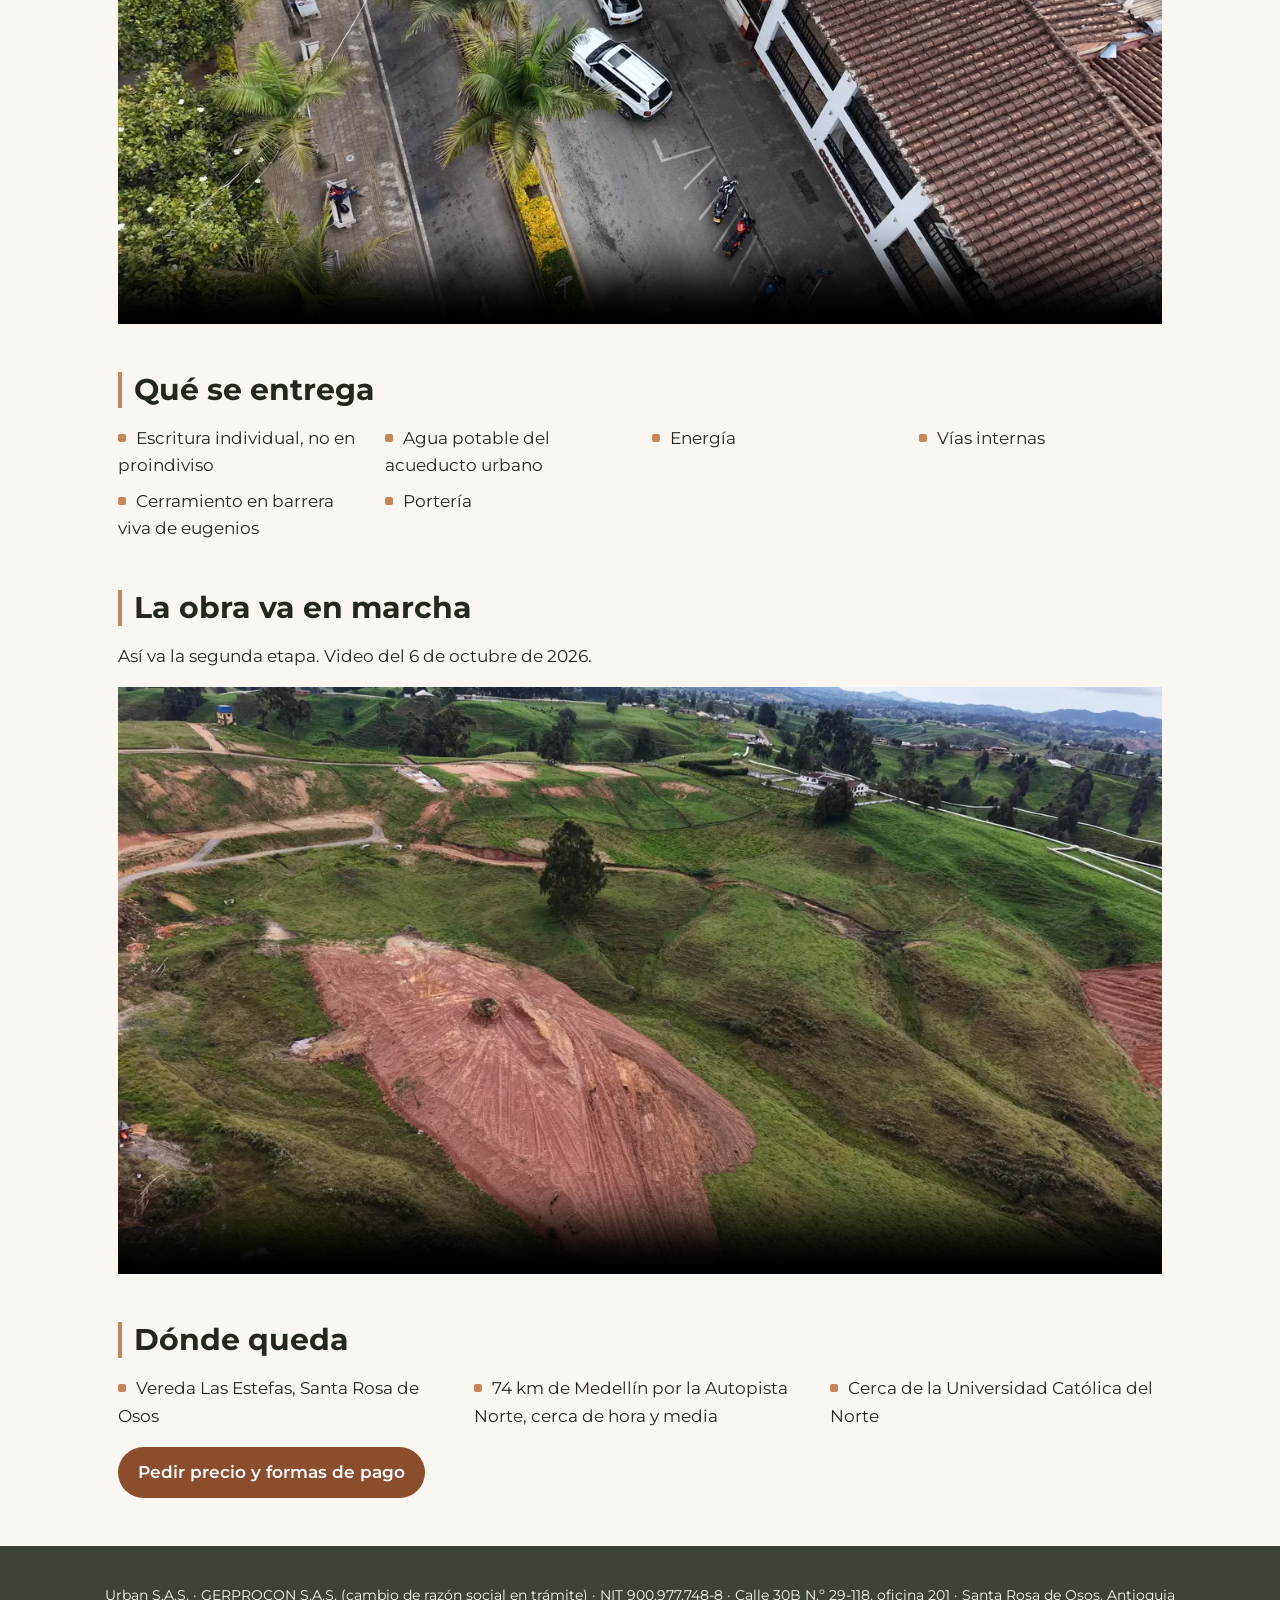
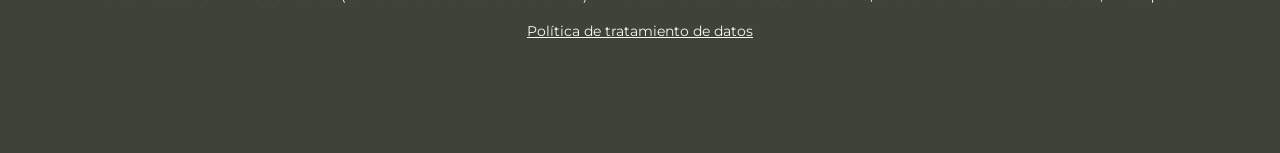
==== commit 5c0611f1: "Dirección de Urban: Calle 30B N.º 29-118, oficina 201" ====
--- a/balcones/index.html
+++ b/balcones/index.html
@@ -100,7 +100,7 @@
 </script>
 </main>
 <footer class="pie">
-  <p>Urban S.A.S. · GERPROCON S.A.S. (cambio de razón social en trámite) · NIT 900.977.748-8 · Calle 30B N.º 28-118, oficina 201 · Santa Rosa de Osos, Antioquia</p>
+  <p>Urban S.A.S. · GERPROCON S.A.S. (cambio de razón social en trámite) · NIT 900.977.748-8 · Calle 30B N.º 29-118, oficina 201 · Santa Rosa de Osos, Antioquia</p>
   <p><a href="/privacidad/">Política de tratamiento de datos</a></p>
 </footer>
 <a class="whatsapp-fijo" href="https://wa.me/573203769226?text=Hola%2C%20vi%20en%20la%20p%C3%A1gina%20de%20Urban%20el%20proyecto%20Condominio%20Balcones.%20Quiero%20precio%20y%20formas%20de%20pago.">Escribir por WhatsApp</a>
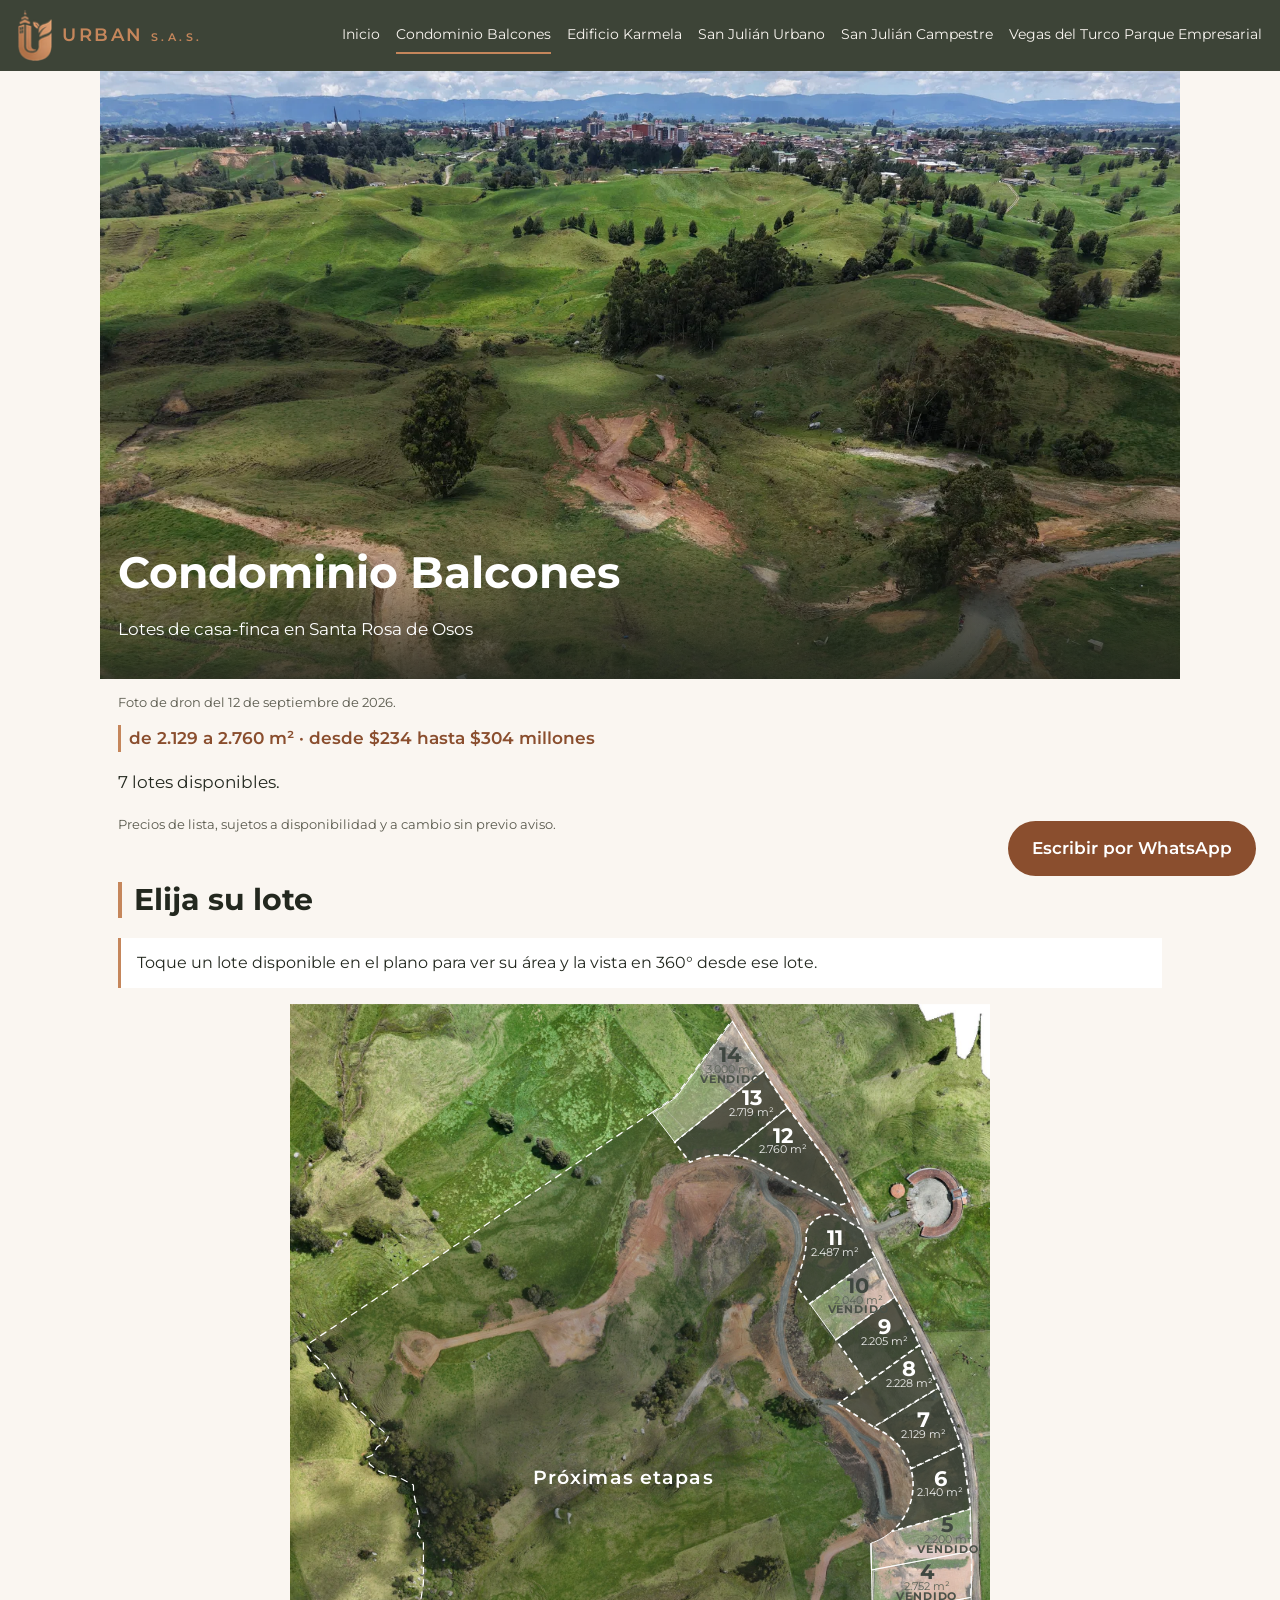
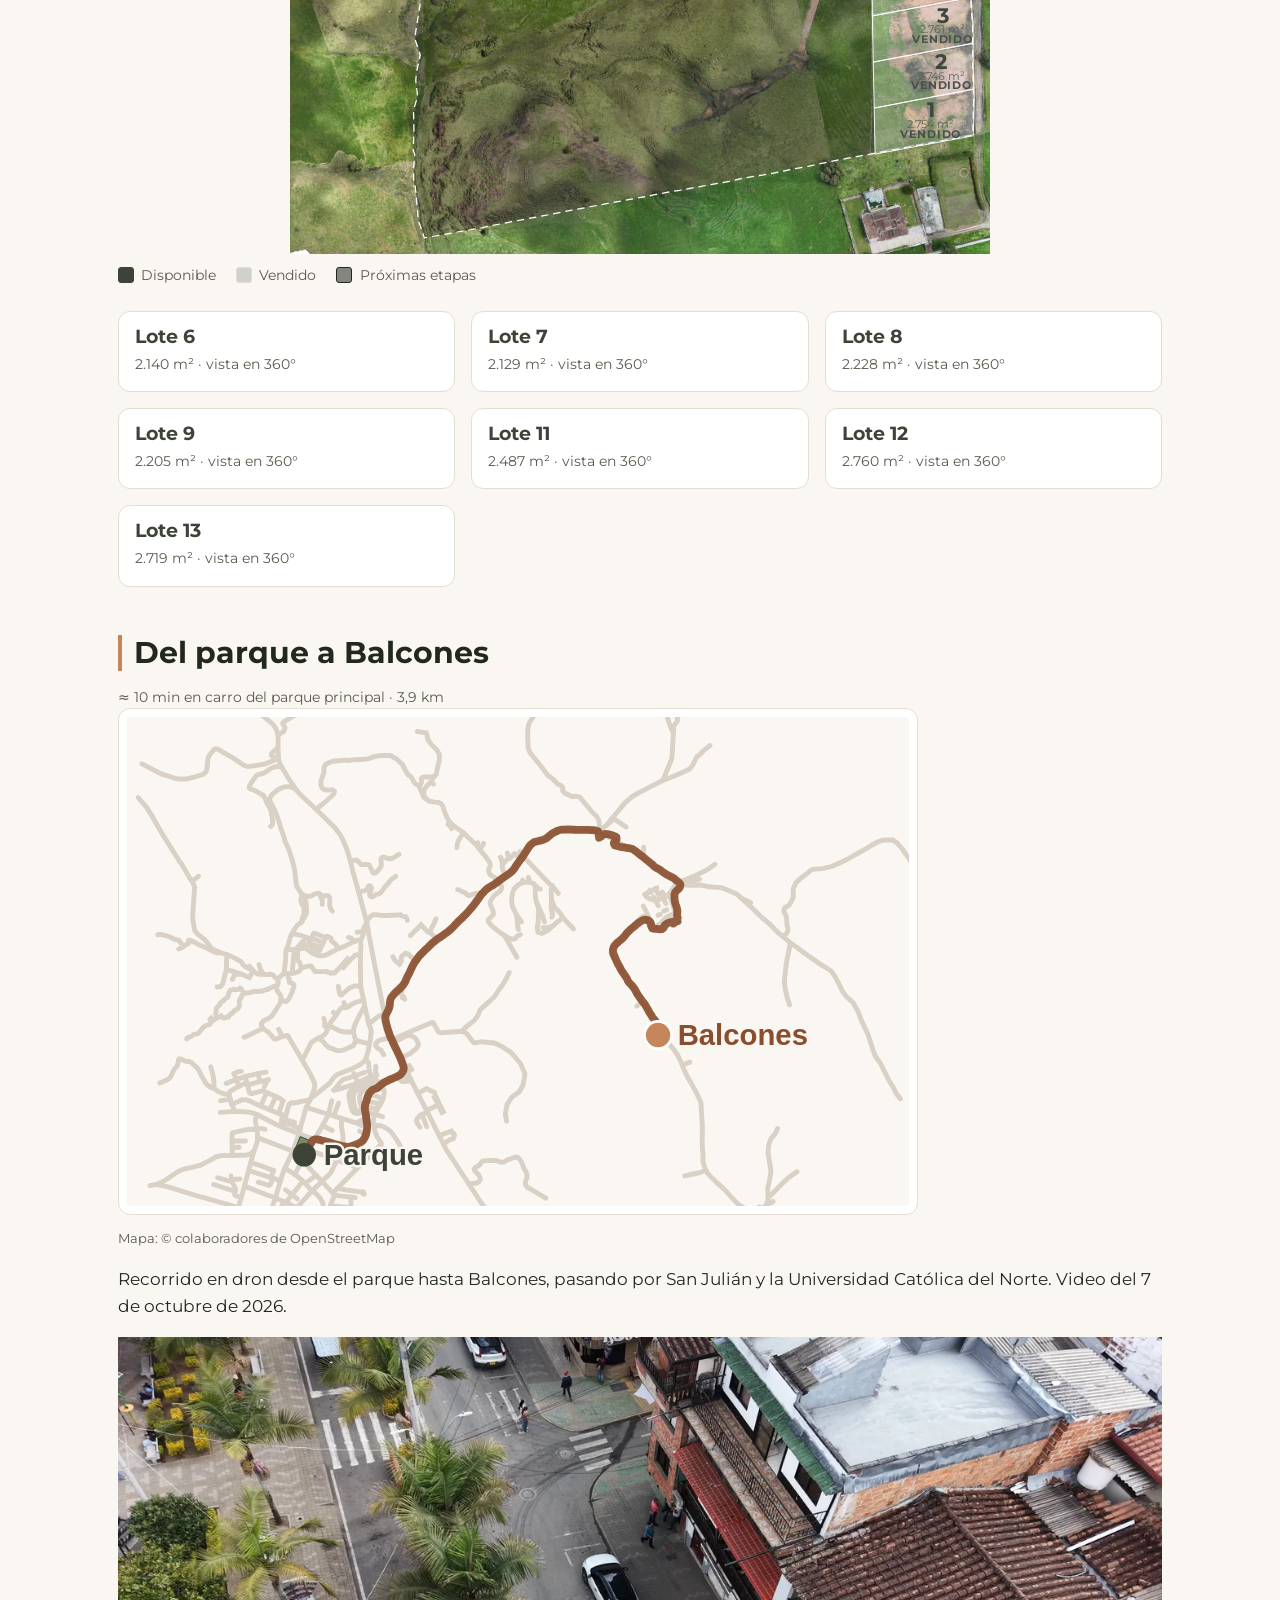
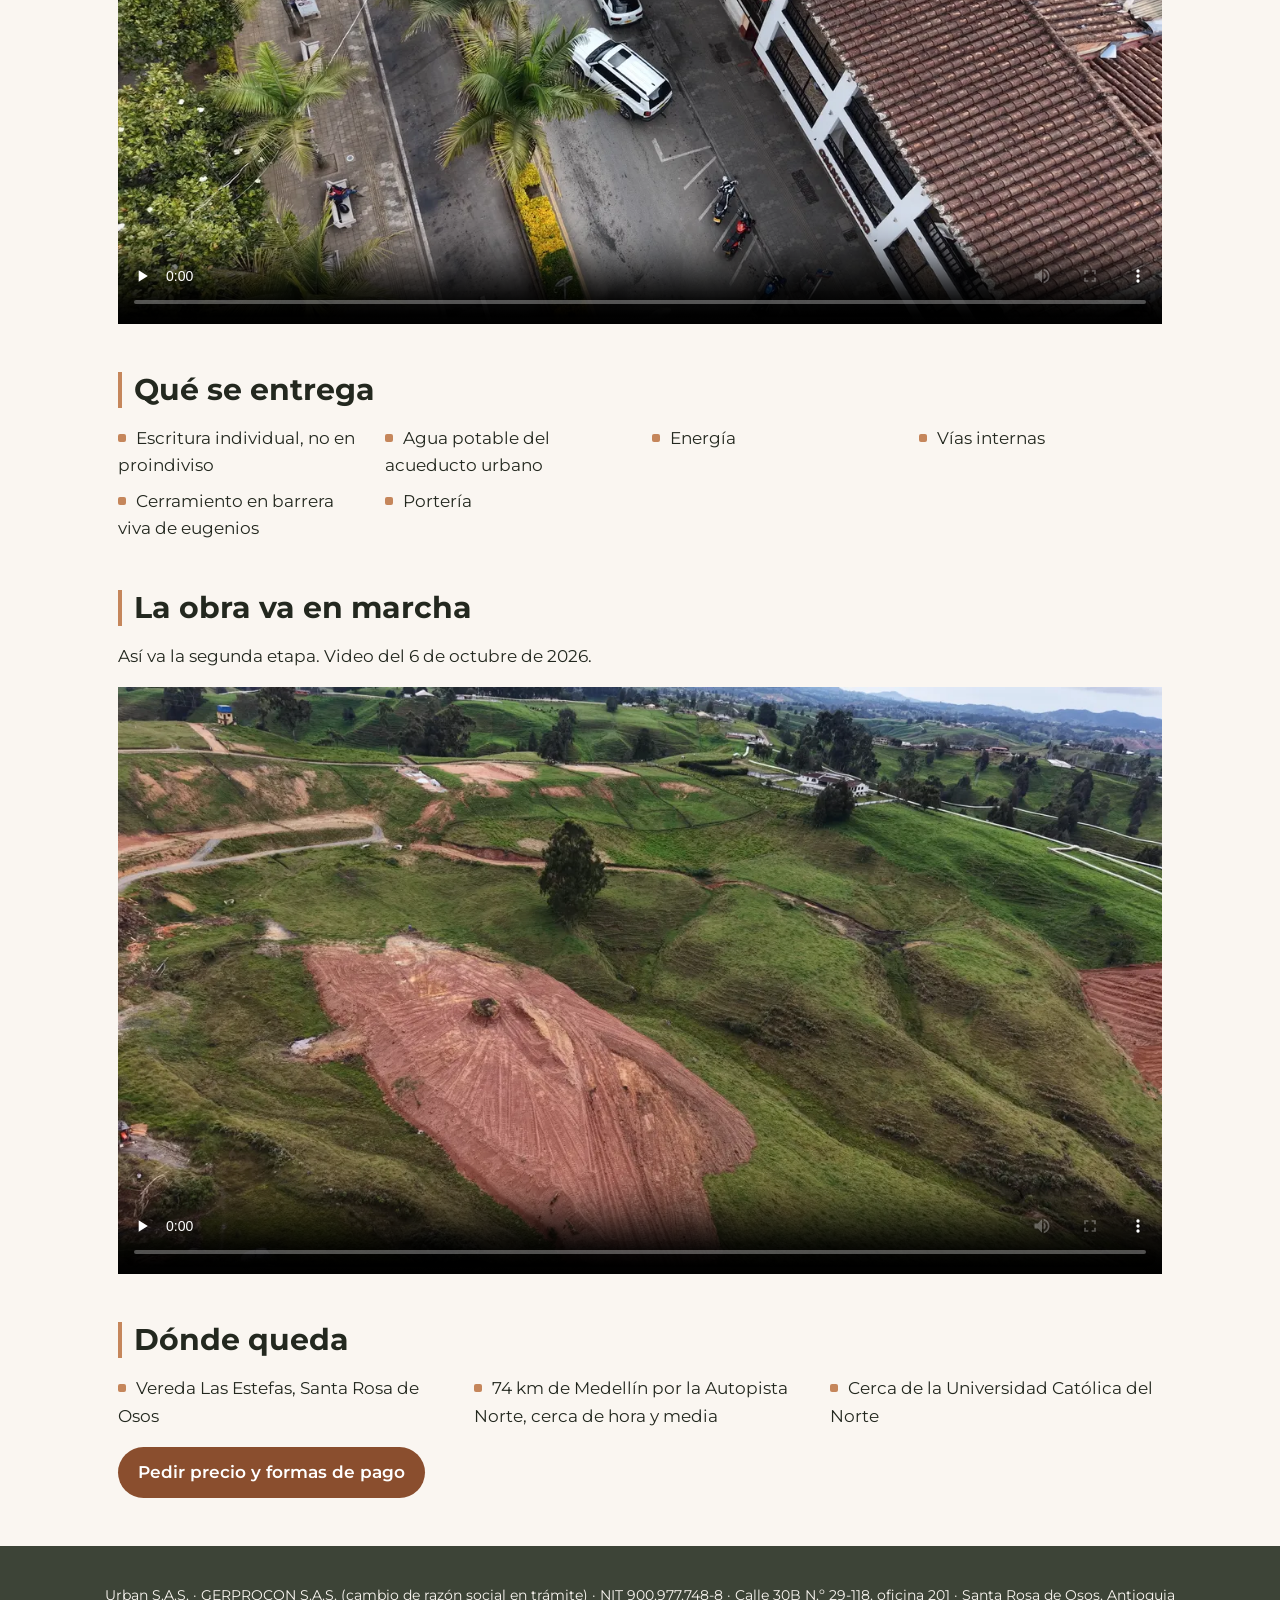
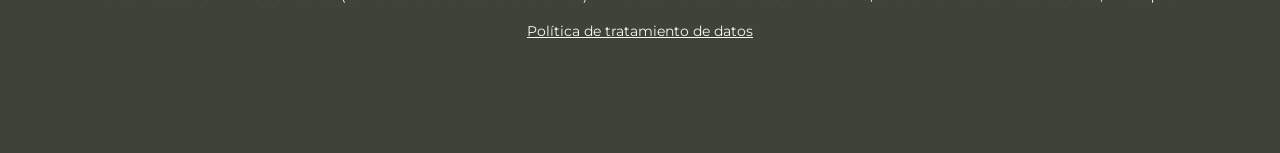
==== commit 39854b53: "Dominio propio: urbansas.com.co (CNAME y direcciones canónicas)" ====
--- a/balcones/index.html
+++ b/balcones/index.html
@@ -5,16 +5,16 @@
 <meta name="viewport" content="width=device-width, initial-scale=1">
 <title>Condominio Balcones — Urban S.A.S.</title>
 <meta name="description" content="Lotes de casa-finca en Santa Rosa de Osos con escritura individual, agua del acueducto urbano, energía y vías.">
-<link rel="canonical" href="https://urbansas.github.io/balcones/">
+<link rel="canonical" href="https://urbansas.com.co/balcones/">
 <link rel="preload" href="/fuentes/montserrat.woff2" as="font" type="font/woff2" crossorigin>
 <link rel="stylesheet" href="/css/urban.css">
 <link rel="icon" href="/img/favicon-32.png" sizes="32x32">
 <meta property="og:title" content="Condominio Balcones">
 <meta property="og:description" content="Lotes de casa-finca en Santa Rosa de Osos con escritura individual, agua del acueducto urbano, energía y vías.">
-<meta property="og:url" content="https://urbansas.github.io/balcones/">
+<meta property="og:url" content="https://urbansas.com.co/balcones/">
 <meta property="og:type" content="website">
 <meta property="og:locale" content="es_CO">
-<meta property="og:image" content="https://urbansas.github.io/img/balcones-portada-1600.webp">
+<meta property="og:image" content="https://urbansas.com.co/img/balcones-portada-1600.webp">
 <meta property="og:image:alt" content="Condominio Balcones">
 </head>
 <body>
--- a/balcones/vitrina.css
+++ b/balcones/vitrina.css
@@ -267,6 +267,7 @@
 
 .casa-video { width: 100%; border-radius: 10px; display: block; background: #000; }
 .casa-pie { font-size: .8rem; color: var(--suave); margin: .4rem 0 0; }
+.casa-subtitulo { margin: 1.1rem 0 .4rem; font-size: 1rem; color: var(--verde); }
 
 /* Dos columnas SIEMPRE: la ficha mide unos 450 px aunque la ventana sea ancha,
    y a cuatro columnas «15 × 22 m» se parte en tres renglones. */
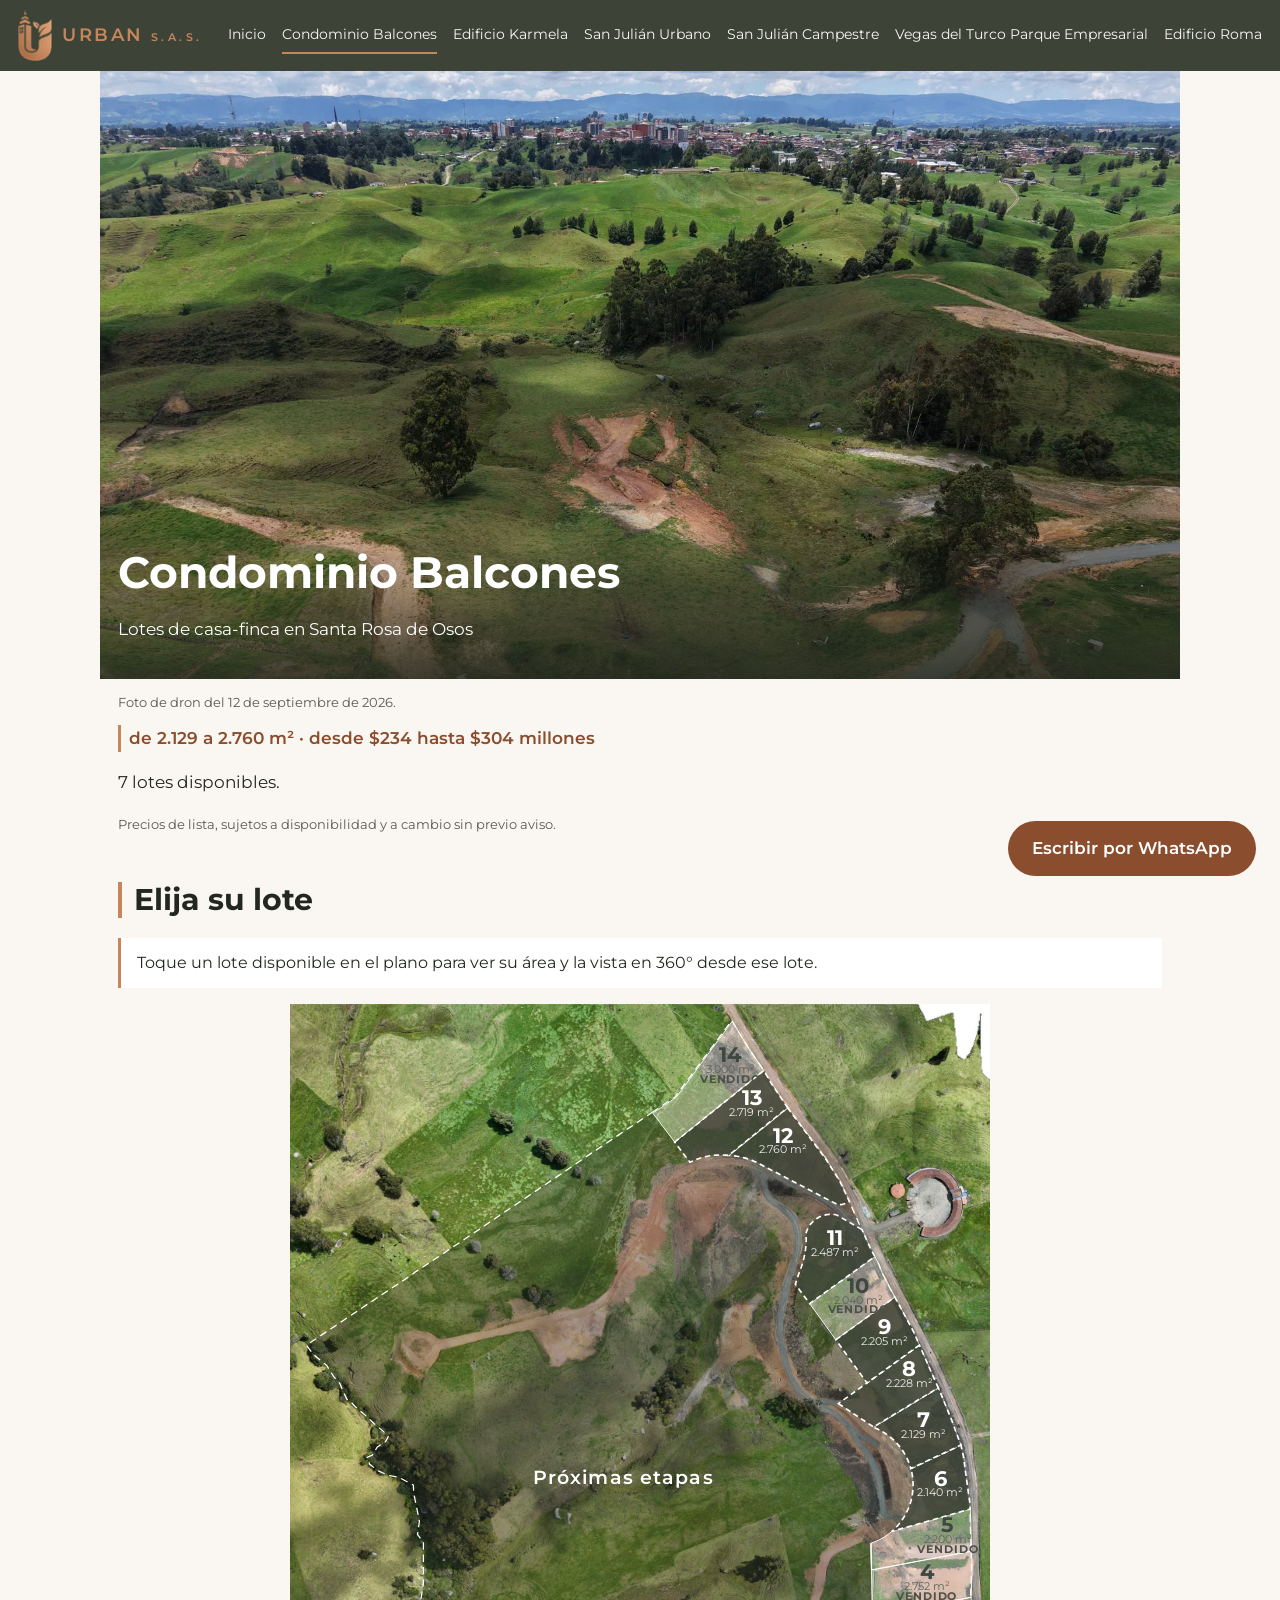
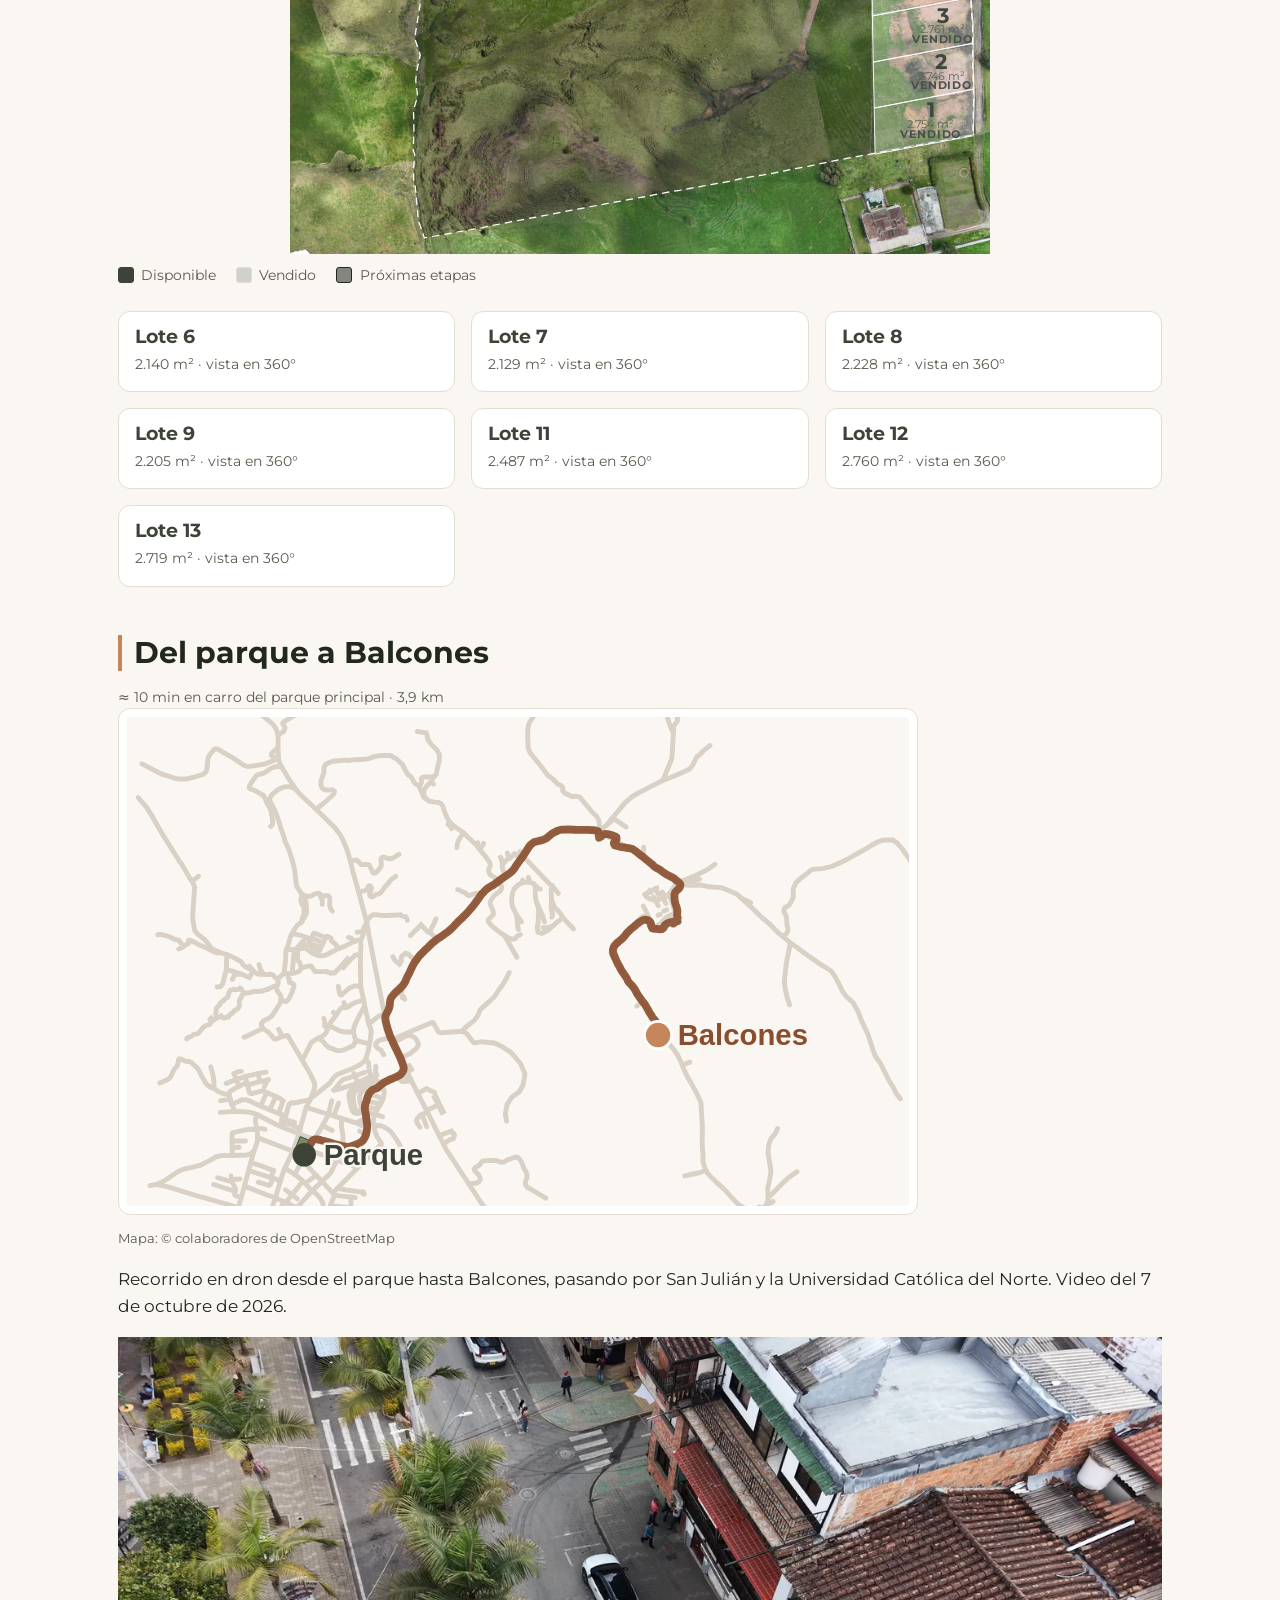
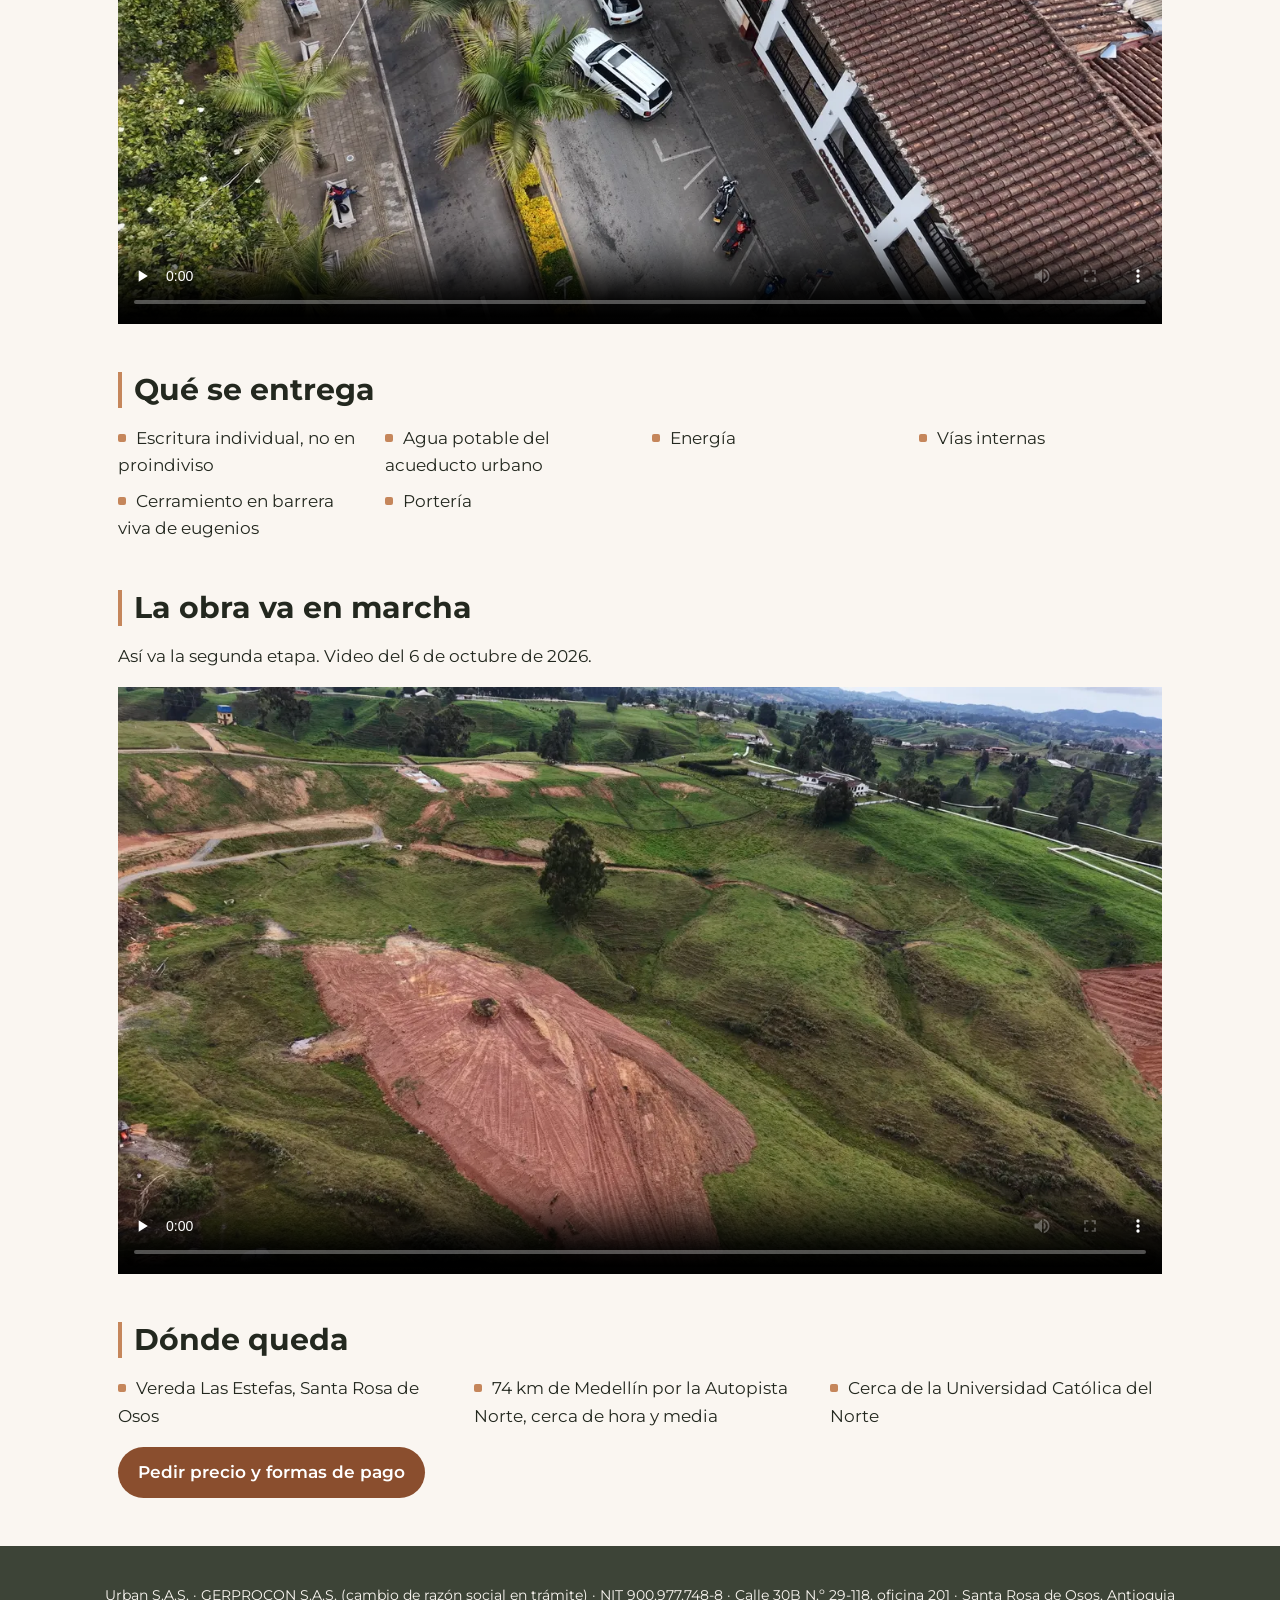
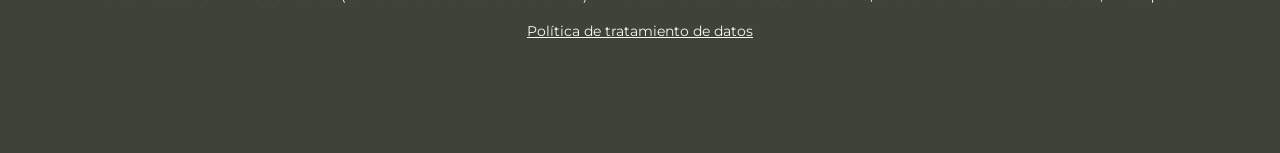
==== commit 7bf64239: "Edificio Roma: pestaña nueva con el video, la obra mes a mes y los renders" ====
--- a/balcones/index.html
+++ b/balcones/index.html
@@ -20,7 +20,7 @@
 <body>
 <header class="encabezado">
   <a class="marca" href="/"><img src="/img/urban-icono.png" srcset="/img/urban-icono.png 1x, /img/urban-icono@2x.png 2x" alt="" width="34" height="48"><span>URBAN <small>S.A.S.</small></span></a>
-  <nav class="menu" aria-label="Menú"><a href="/">Inicio</a><a href="/balcones/" aria-current="page">Condominio Balcones</a><a href="/karmela/">Edificio Karmela</a><a href="/san-julian-urbano/">San Julián Urbano</a><a href="/san-julian-campestre/">San Julián Campestre</a><a href="/vegas-del-turco/">Vegas del Turco Parque Empresarial</a></nav>
+  <nav class="menu" aria-label="Menú"><a href="/">Inicio</a><a href="/balcones/" aria-current="page">Condominio Balcones</a><a href="/karmela/">Edificio Karmela</a><a href="/san-julian-urbano/">San Julián Urbano</a><a href="/san-julian-campestre/">San Julián Campestre</a><a href="/vegas-del-turco/">Vegas del Turco Parque Empresarial</a><a href="/edificio-roma/">Edificio Roma</a></nav>
 </header>
 <main>
 
--- a/css/urban.css
+++ b/css/urban.css
@@ -52,3 +52,8 @@
 .visor360-abrir { position: absolute; left: 50%; top: 50%; transform: translate(-50%, -50%); font: 600 16px/1.2 Montserrat, system-ui, sans-serif; color: #fff; background: var(--cobre-hondo); border: 0; border-radius: 999px; padding: 14px 22px; cursor: pointer; box-shadow: 0 4px 16px rgba(0,0,0,.35); }
 .visor360-abrir:disabled { opacity: .85; cursor: progress; }
 .visor360-lienzo { position: absolute; inset: 0; }
+.galeria.linea { grid-template-columns: repeat(auto-fill, minmax(min(46%, 240px), 1fr)); gap: 12px; }  /* línea de tiempo del Roma: varias fotos por fila, también en celular */
+.galeria.linea figcaption strong { color: var(--texto); }
+.hecho a { color: var(--cobre); }
+.video-vertical { max-width: 420px; margin: 0 auto; }
+.video-vertical video { width: 100%; border-radius: 12px; background: var(--verde); aspect-ratio: 9/16; }
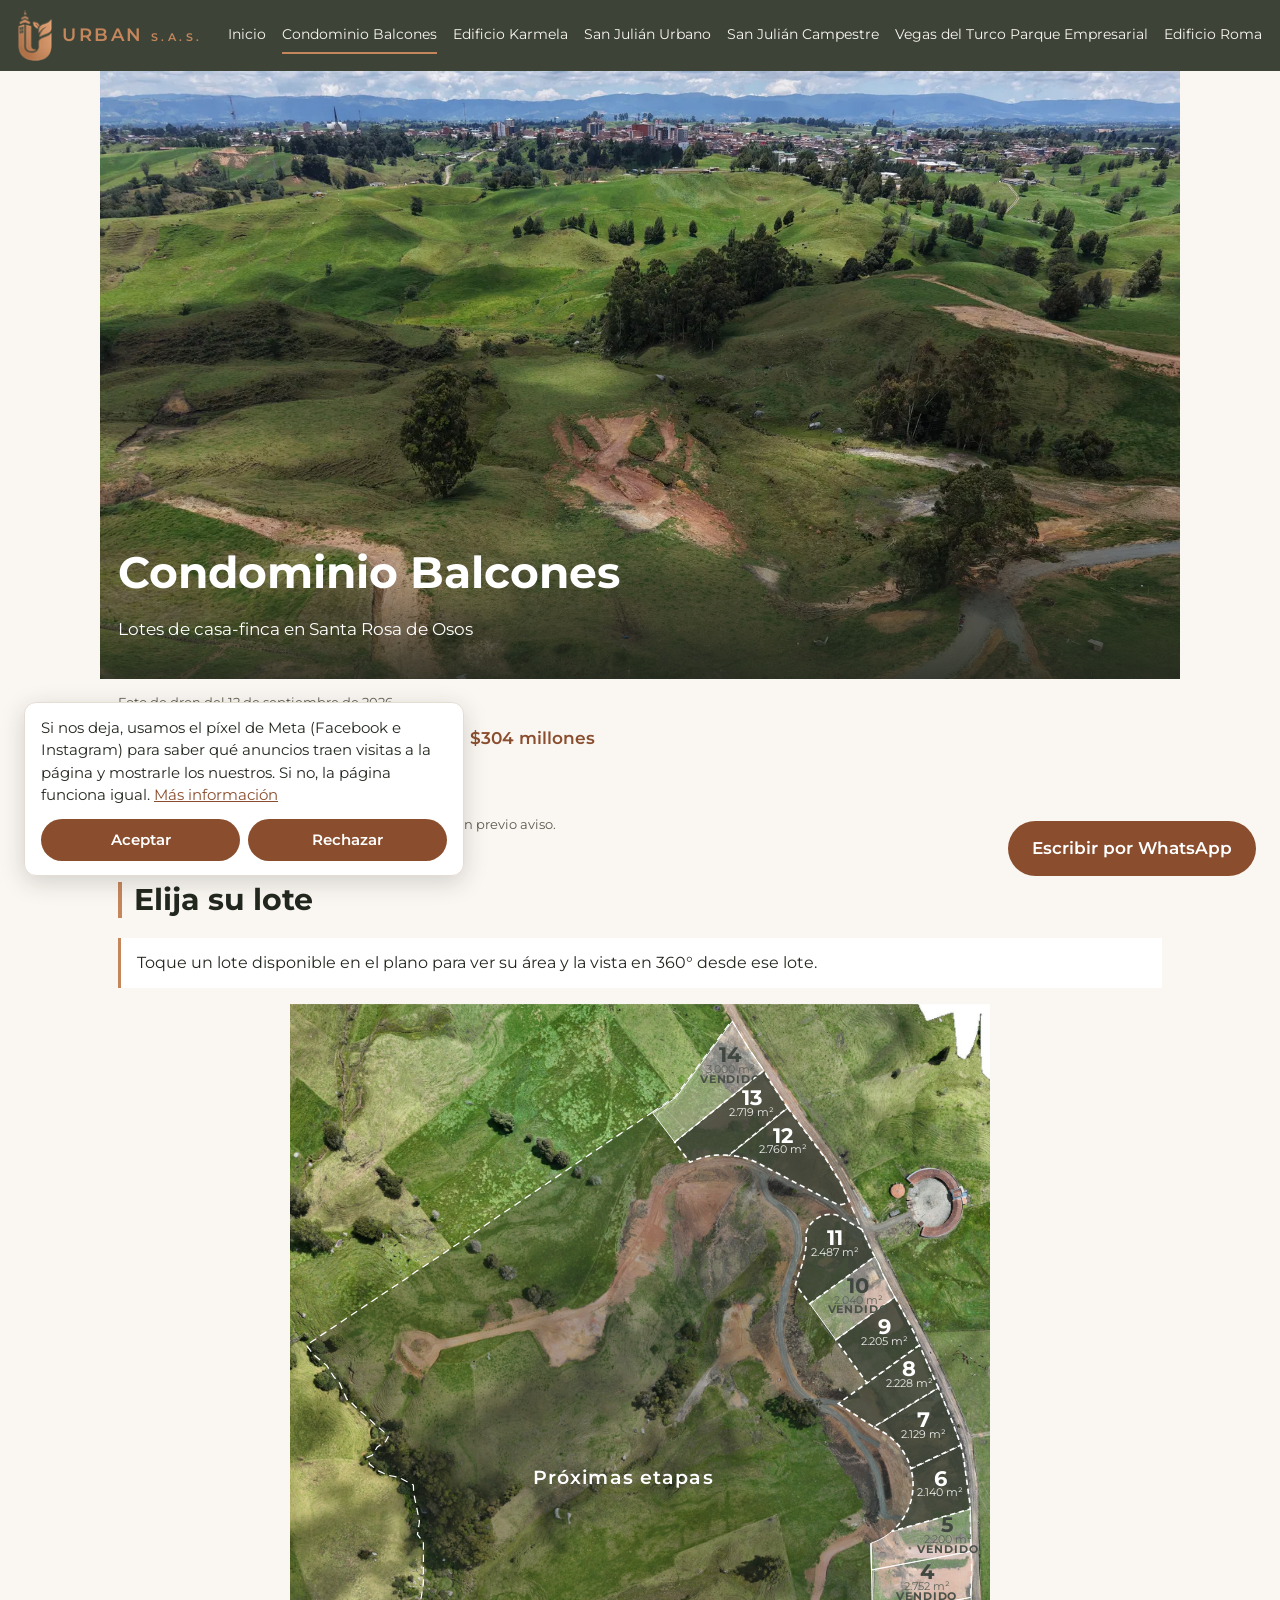
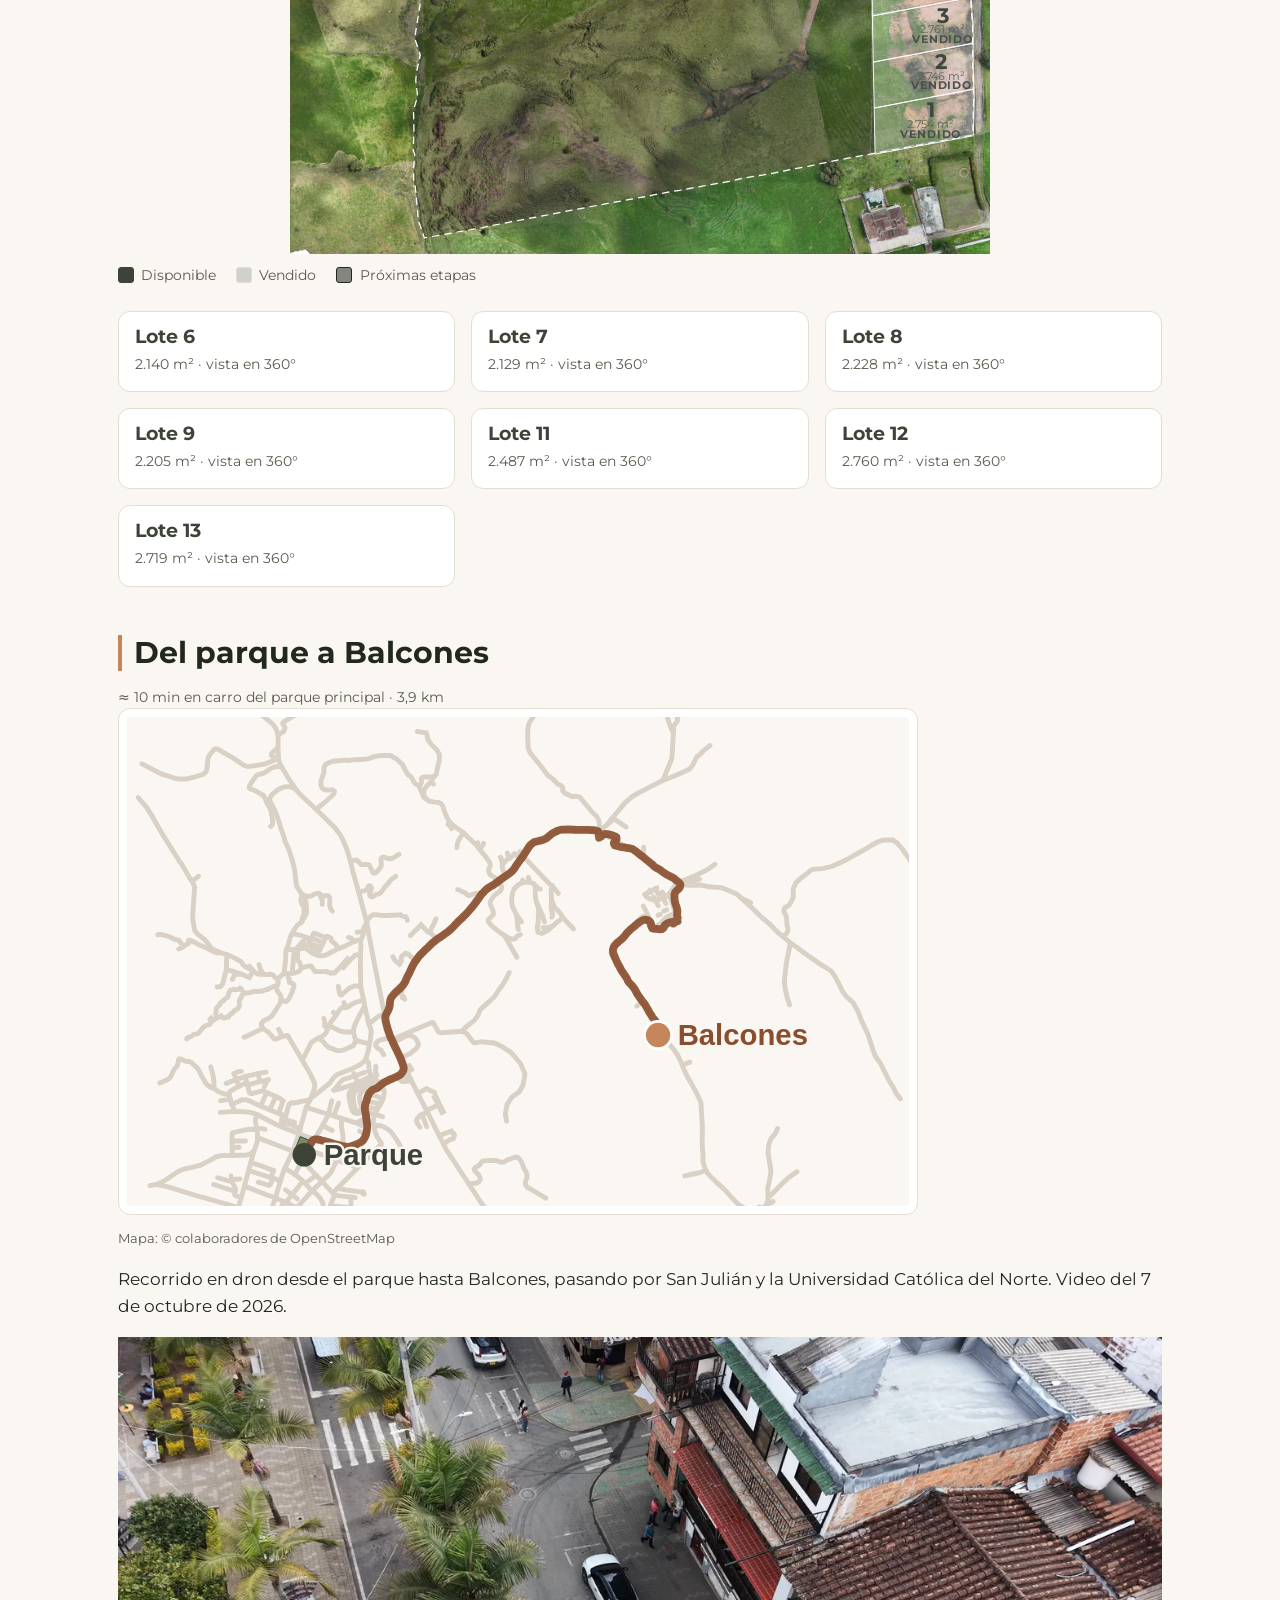
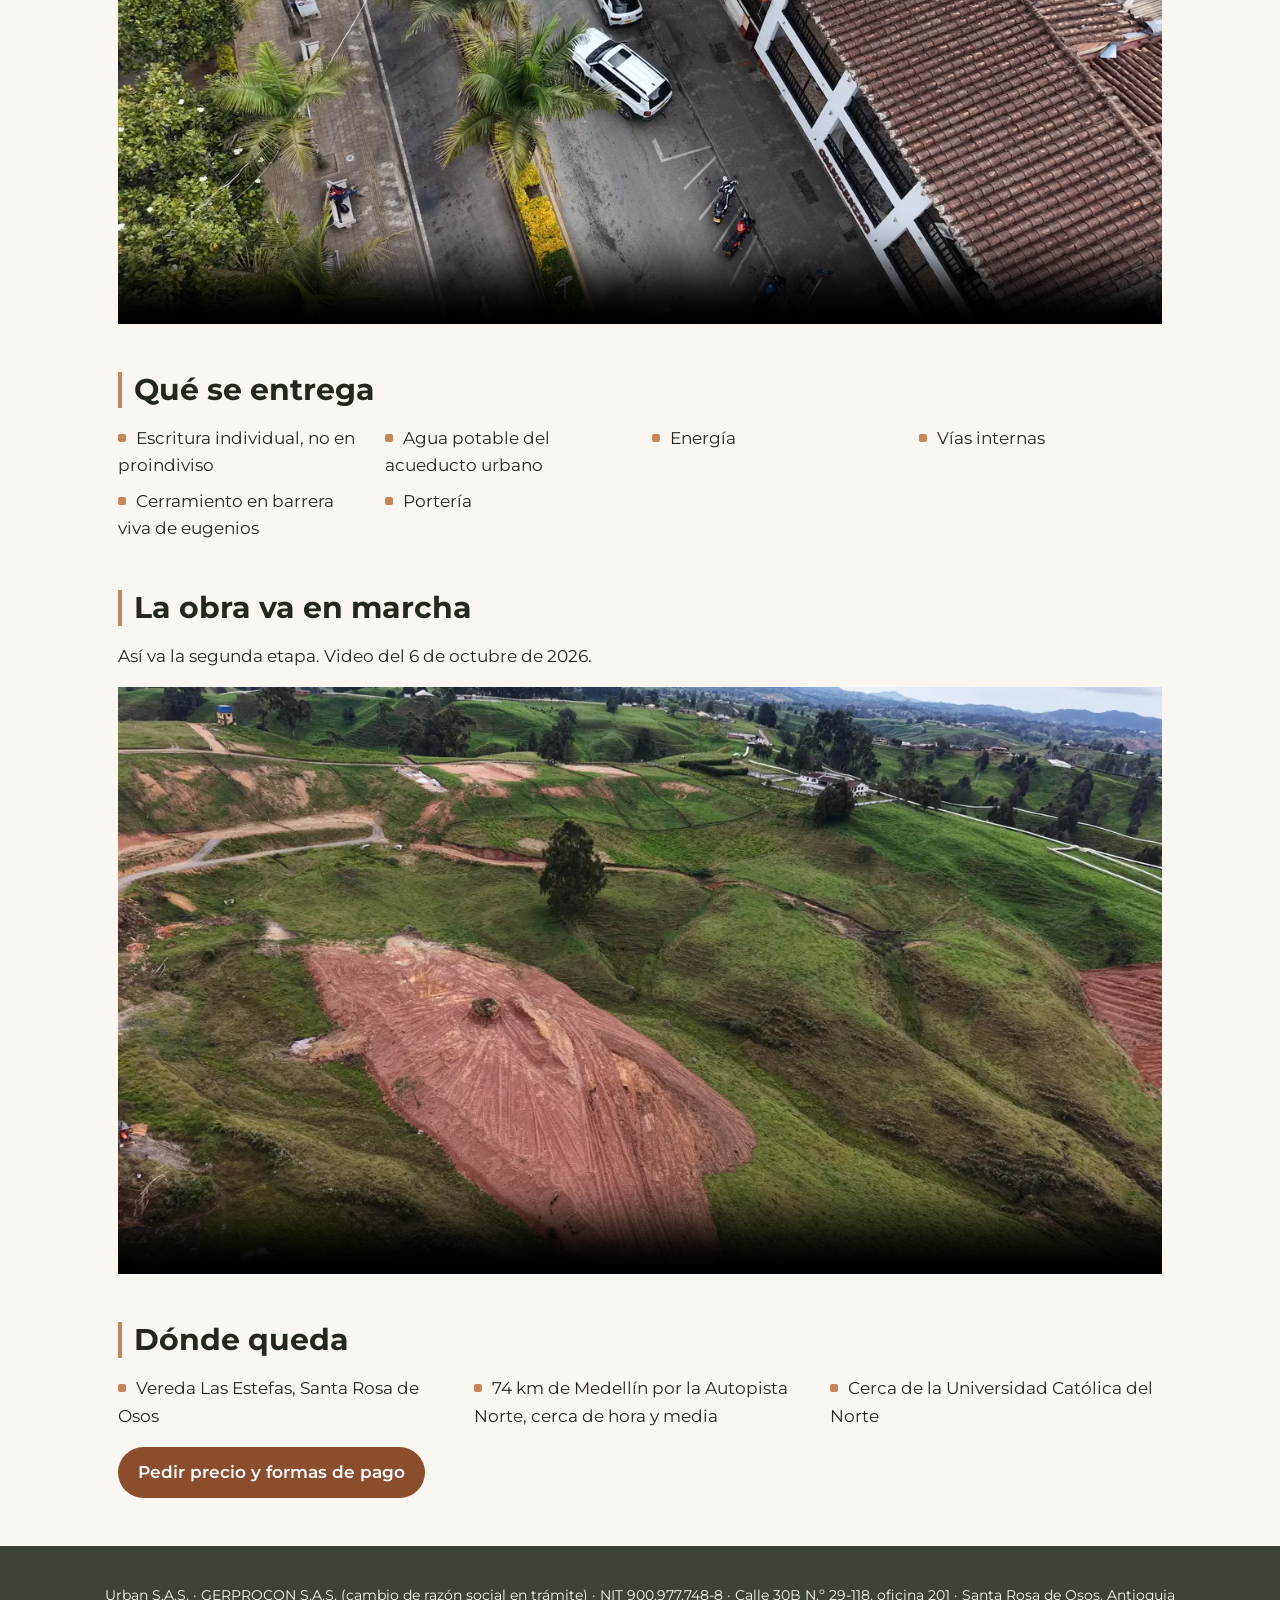
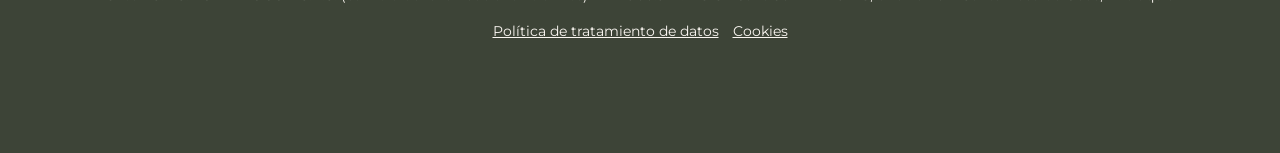
==== commit 183b907b: "Píxel de Meta con aviso de cookies en todas las páginas, y la política que lo explica (25-oct)" ====
--- a/balcones/index.html
+++ b/balcones/index.html
@@ -16,8 +16,9 @@
 <meta property="og:locale" content="es_CO">
 <meta property="og:image" content="https://urbansas.com.co/img/balcones-portada-1600.webp">
 <meta property="og:image:alt" content="Condominio Balcones">
+<script src="/js/cookies.js" data-pixel="1586453812766345" defer></script>
 </head>
-<body>
+<body data-proyecto="Condominio Balcones">
 <header class="encabezado">
   <a class="marca" href="/"><img src="/img/urban-icono.png" srcset="/img/urban-icono.png 1x, /img/urban-icono@2x.png 2x" alt="" width="34" height="48"><span>URBAN <small>S.A.S.</small></span></a>
   <nav class="menu" aria-label="Menú"><a href="/">Inicio</a><a href="/balcones/" aria-current="page">Condominio Balcones</a><a href="/karmela/">Edificio Karmela</a><a href="/san-julian-urbano/">San Julián Urbano</a><a href="/san-julian-campestre/">San Julián Campestre</a><a href="/vegas-del-turco/">Vegas del Turco Parque Empresarial</a><a href="/edificio-roma/">Edificio Roma</a></nav>
@@ -101,7 +102,7 @@
 </main>
 <footer class="pie">
   <p>Urban S.A.S. · GERPROCON S.A.S. (cambio de razón social en trámite) · NIT 900.977.748-8 · Calle 30B N.º 29-118, oficina 201 · Santa Rosa de Osos, Antioquia</p>
-  <p><a href="/privacidad/">Política de tratamiento de datos</a></p>
+  <p><a href="/privacidad/">Política de tratamiento de datos</a> <button type="button" class="cambiar-cookies" hidden>Cookies</button></p>
 </footer>
 <a class="whatsapp-fijo" href="https://wa.me/573203769226?text=Hola%2C%20vi%20en%20la%20p%C3%A1gina%20de%20Urban%20el%20proyecto%20Condominio%20Balcones.%20Quiero%20precio%20y%20formas%20de%20pago.">Escribir por WhatsApp</a>
 </body>
--- a/css/urban.css
+++ b/css/urban.css
@@ -57,3 +57,22 @@
 .hecho a { color: var(--cobre); }
 .video-vertical { max-width: 420px; margin: 0 auto; }
 .video-vertical video { width: 100%; border-radius: 12px; background: var(--verde); aspect-ratio: 9/16; }
+.calculadora { background: #fff; border: 1px solid var(--linea); border-radius: 12px; padding: 16px 18px; max-width: 640px; }
+.calculadora > p:first-child { margin-top: 0; }
+.calculadora label { display: flex; justify-content: space-between; gap: 12px; font-weight: 600; margin-top: 14px; }
+.calculadora label strong { color: var(--cobre-hondo); white-space: nowrap; }
+.calculadora input[type="range"] { width: 100%; accent-color: var(--cobre-hondo); margin: 8px 0 0; }
+.plan-extremos { display: flex; justify-content: space-between; font-size: 12px; color: var(--suave); margin: 0; }
+.plan-resultado { background: var(--arena); border-radius: 10px; padding: 12px 14px; margin-top: 16px; }
+.plan-filas { margin: 0; }
+.plan-filas div { display: flex; justify-content: space-between; gap: 12px; padding: 6px 0; border-bottom: 1px solid var(--linea); }
+.plan-filas div:last-child { border-bottom: 0; font-weight: 700; color: var(--cobre-hondo); }
+.plan-filas dd { margin: 0; white-space: nowrap; }
+.plan-resumen { margin: 8px 0 0; font-size: 15px; }
+/* Aviso de cookies (publico/js/cookies.js): encima del botón de WhatsApp hasta que el visitante decida. Los dos botones pesan lo mismo. */
+.aviso-cookies { position: fixed; left: 12px; right: 12px; bottom: calc(12px + env(safe-area-inset-bottom, 0px)); z-index: 60; background: #fff; color: var(--texto); border: 1px solid var(--linea); border-radius: 12px; padding: 14px 16px; box-shadow: 0 6px 24px rgba(35,40,31,.18); font-size: 15px; line-height: 1.5; }
+.aviso-cookies p { margin: 0 0 12px; }
+.aviso-cookies div { display: flex; gap: 8px; }
+.aviso-cookies button { flex: 1; font: inherit; font-weight: 600; padding: 10px 16px; border-radius: 999px; border: 0; background: var(--cobre-hondo); color: #fff; cursor: pointer; }
+@media (min-width: 760px) { .aviso-cookies { right: auto; left: 24px; bottom: 24px; max-width: 440px; } }
+.cambiar-cookies { background: none; border: 0; padding: 0 0 0 10px; font: inherit; color: var(--arena); text-decoration: underline; cursor: pointer; }
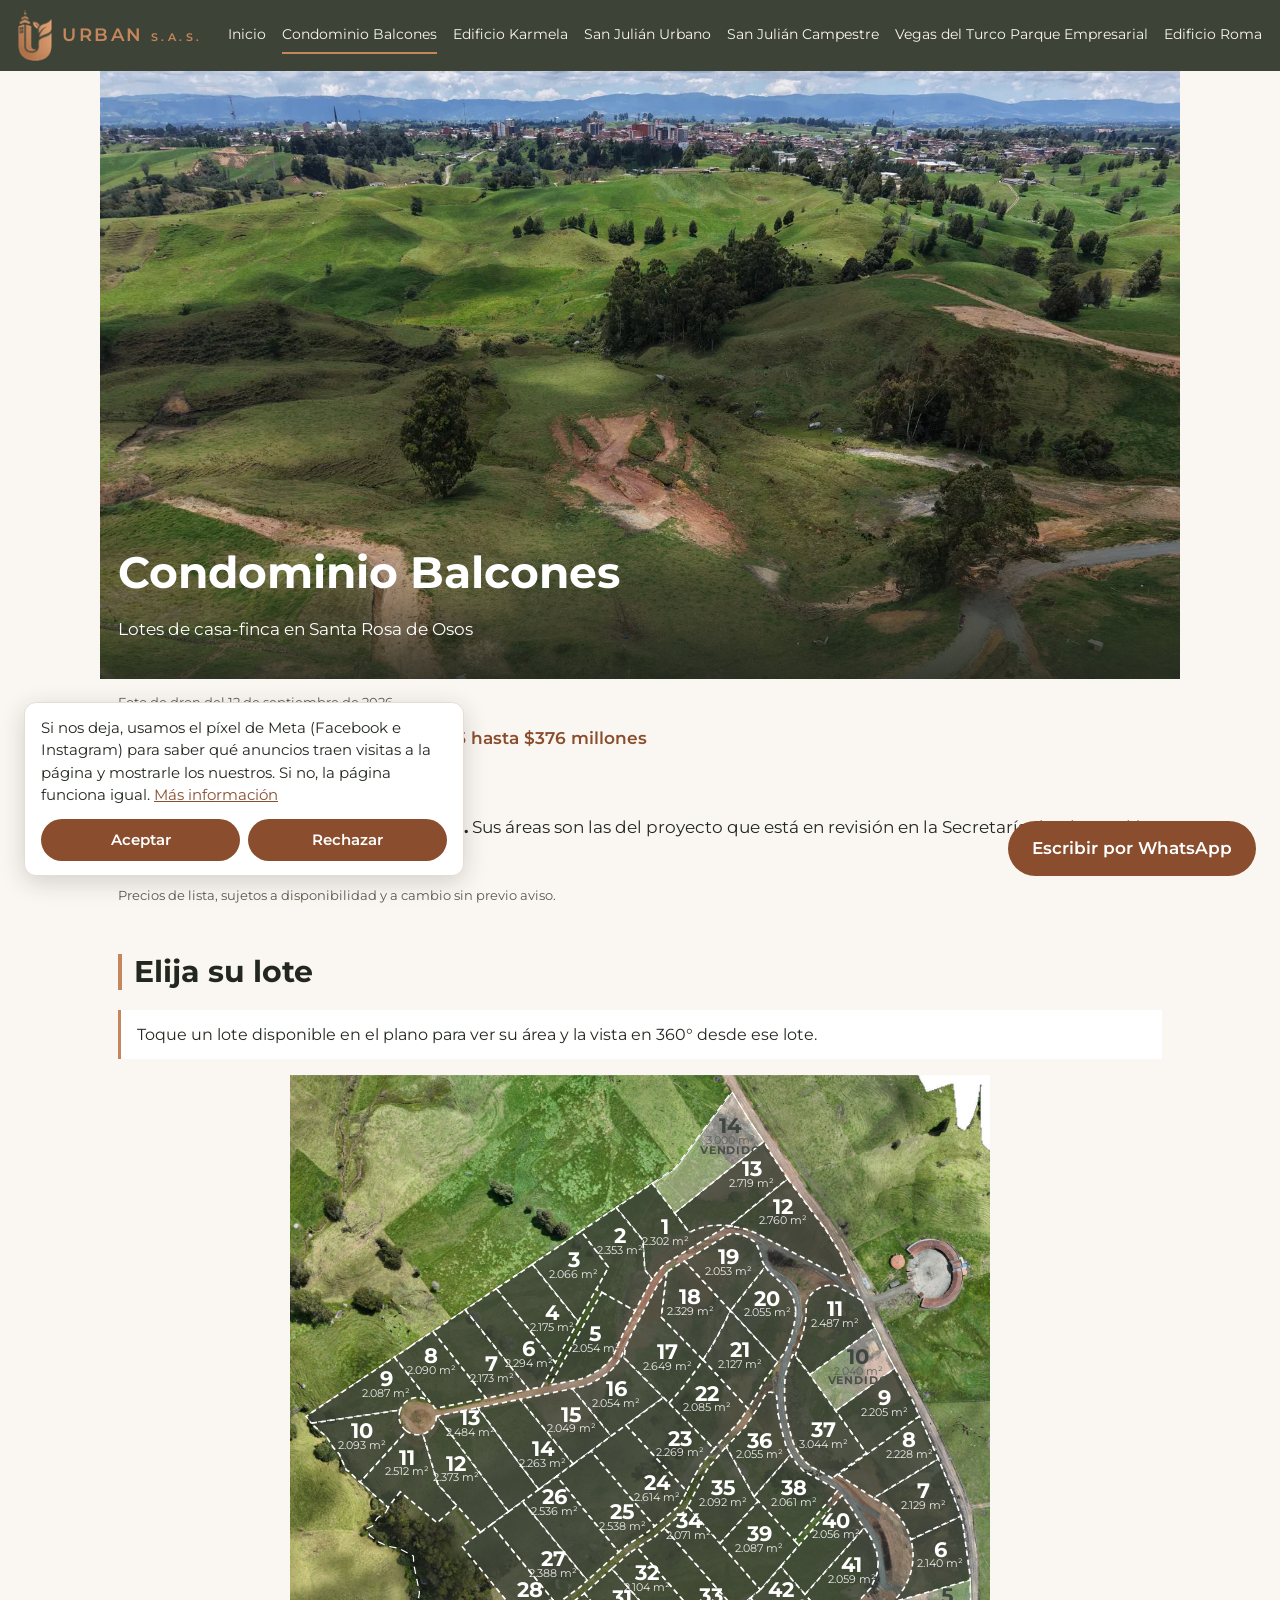
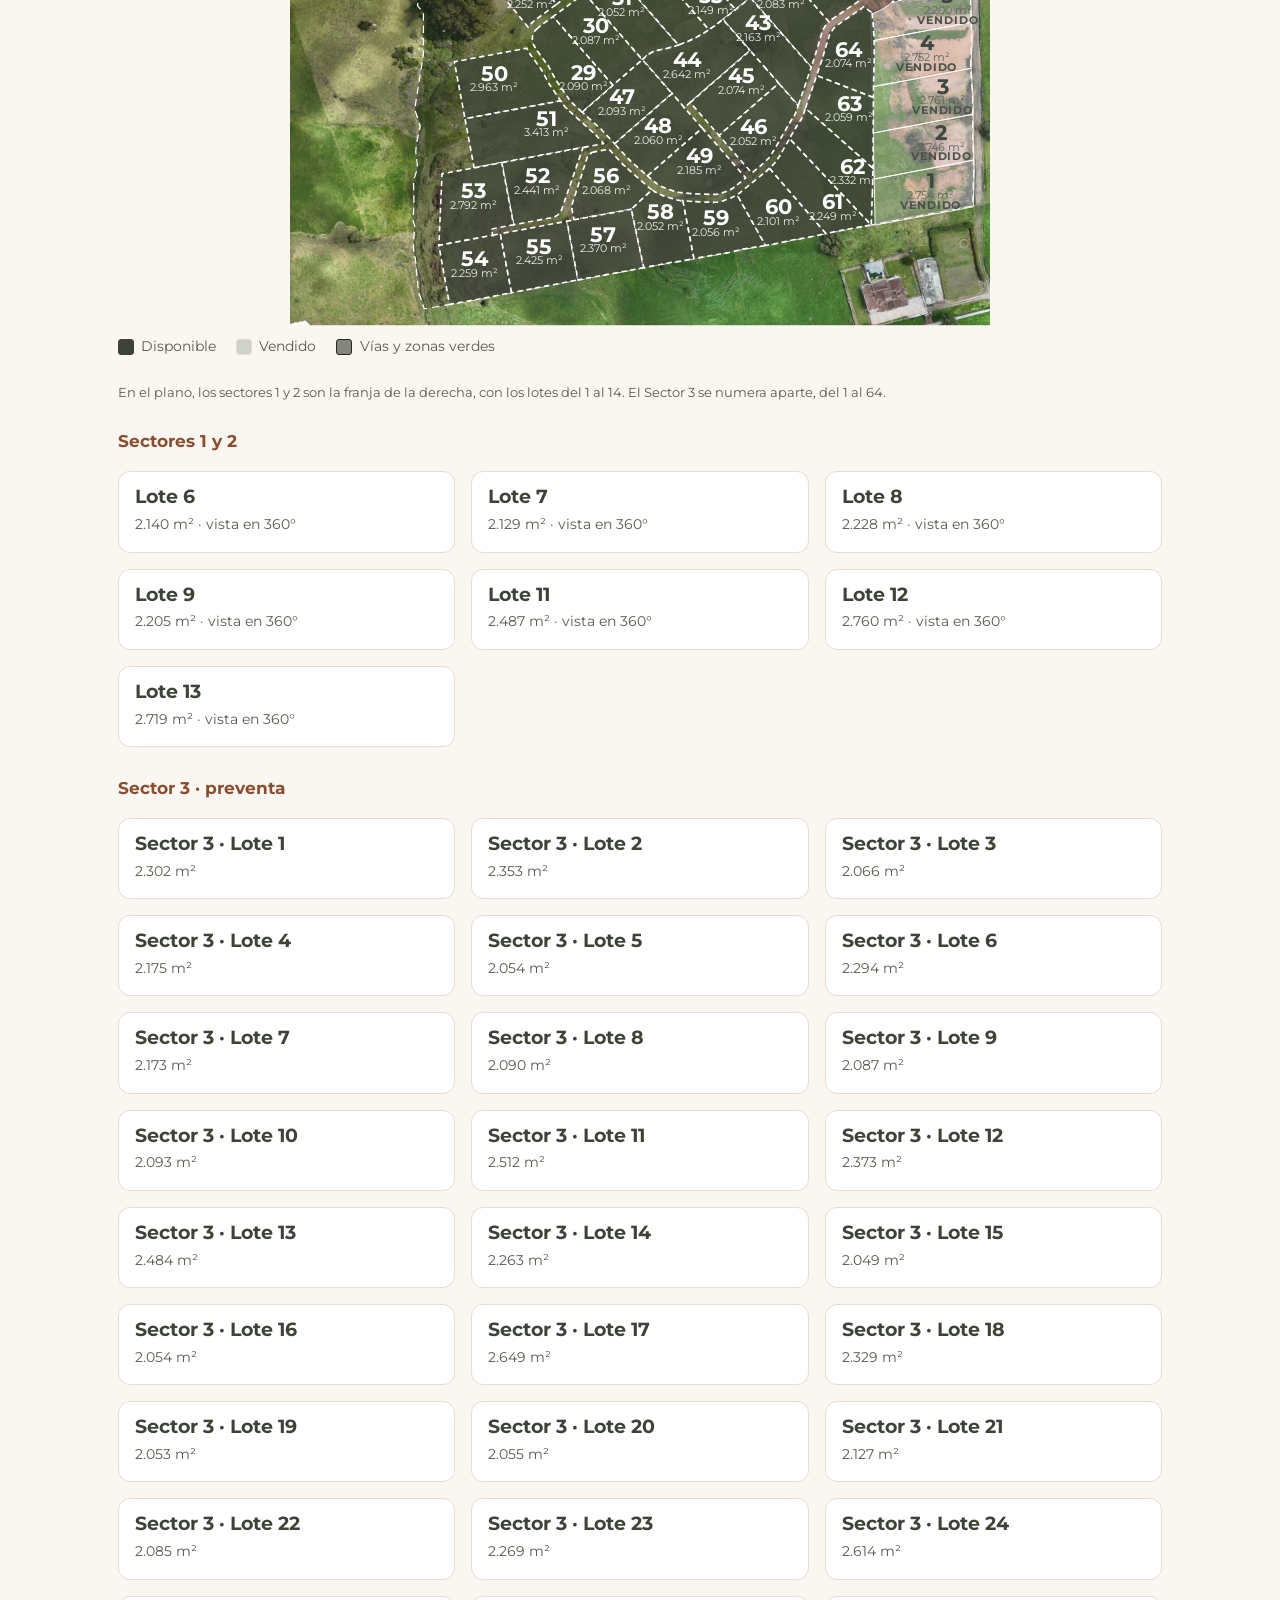
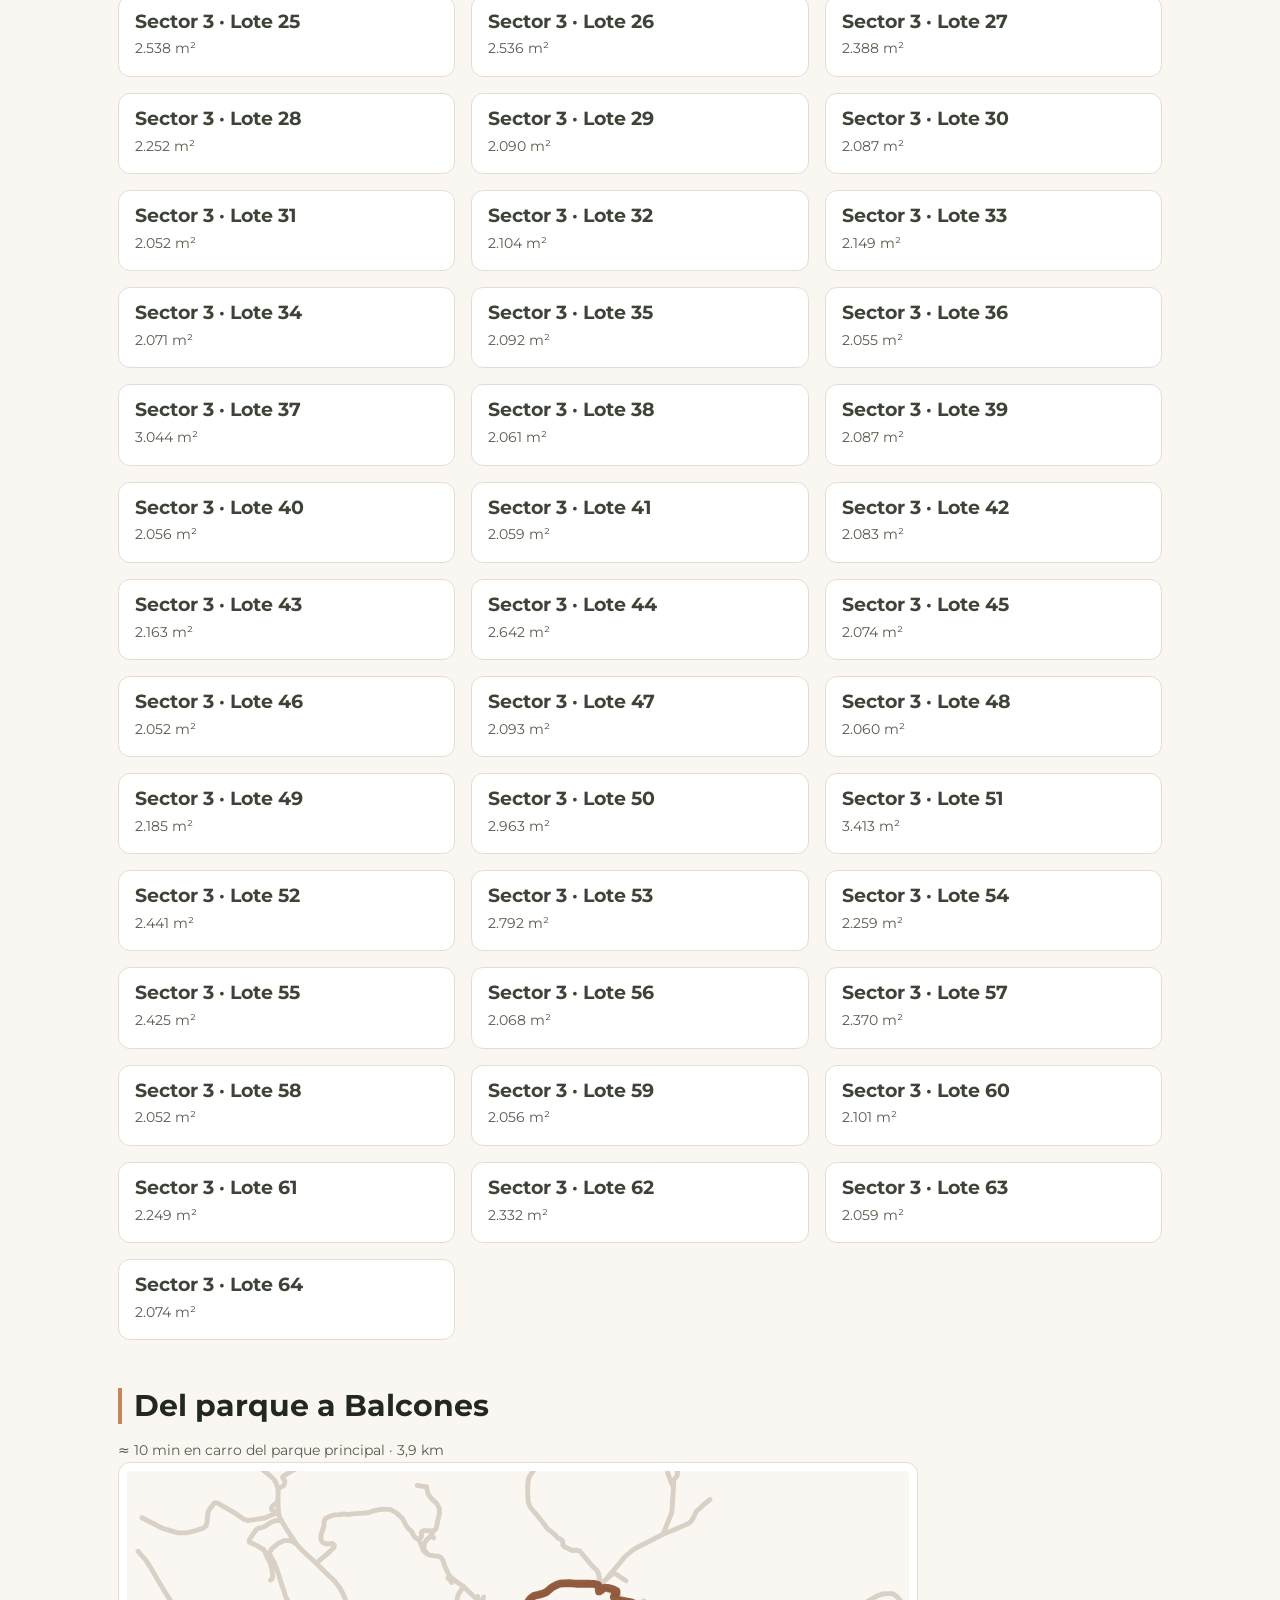
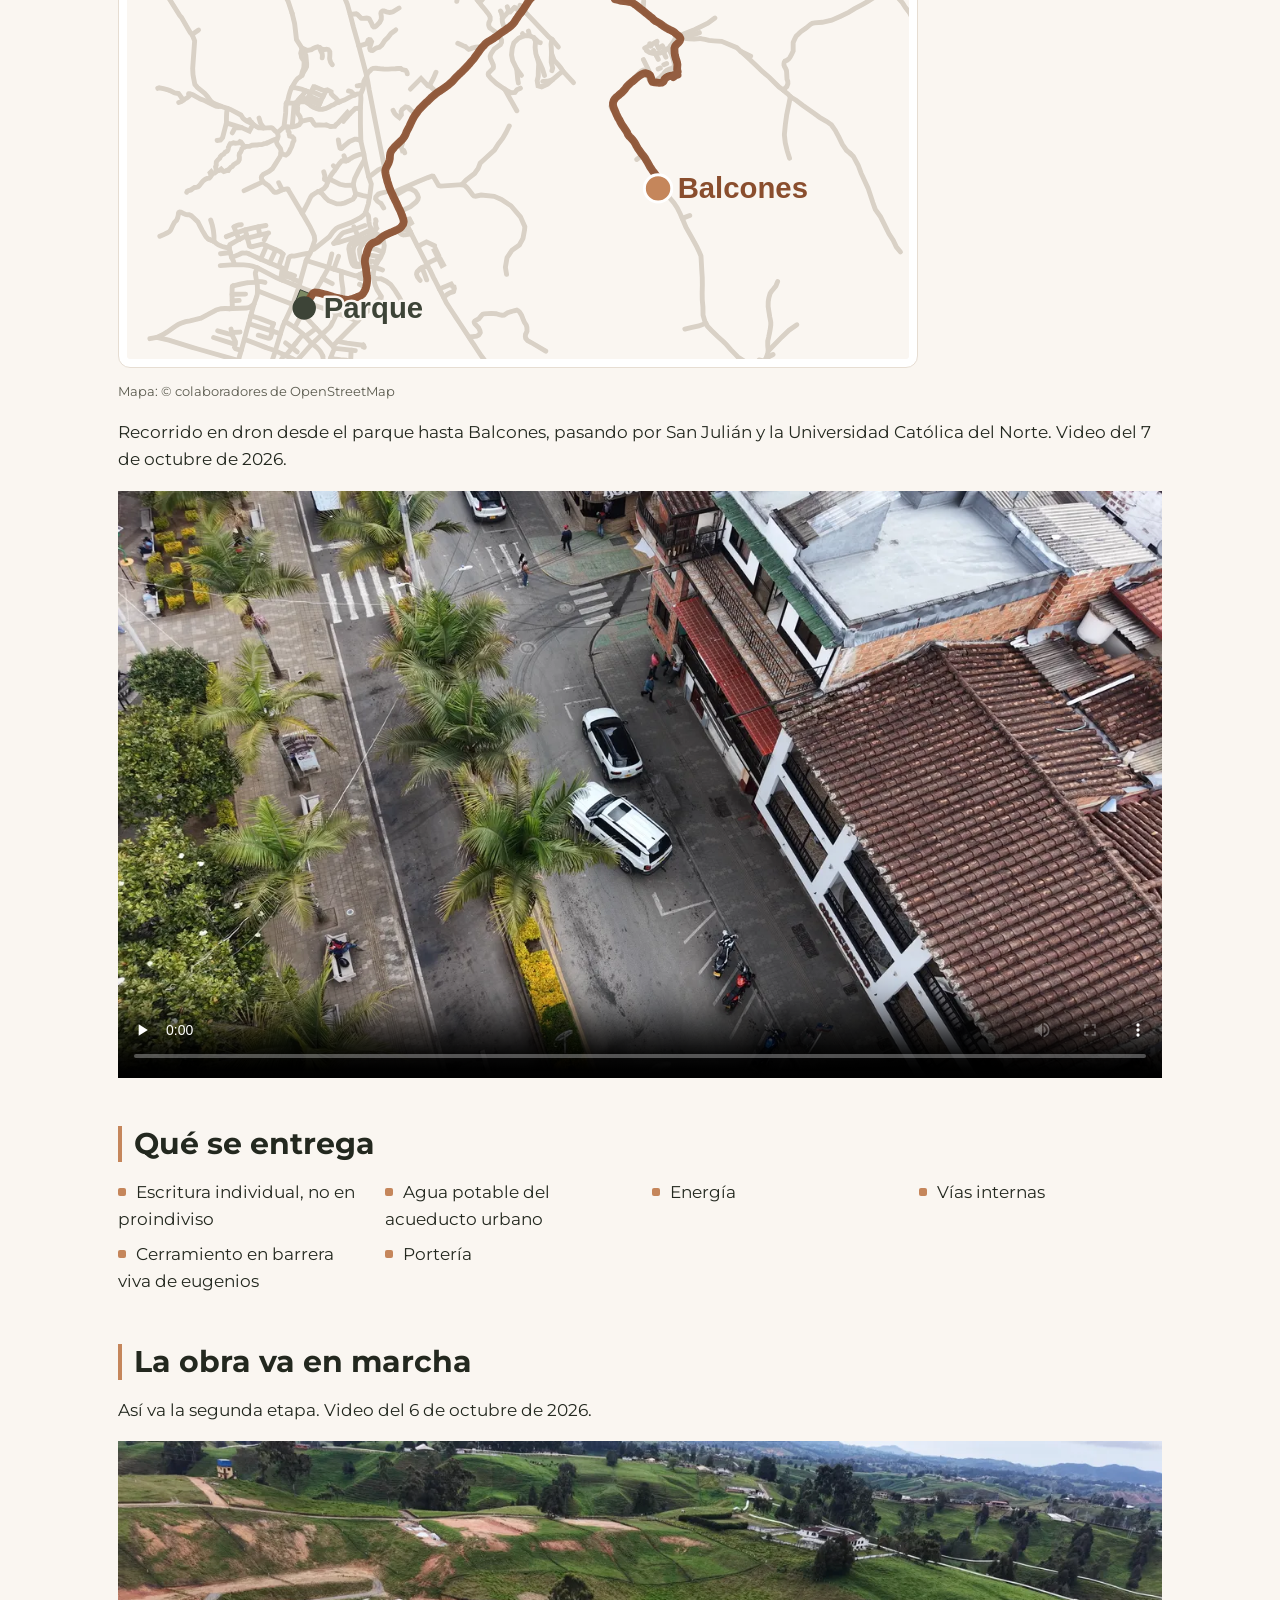
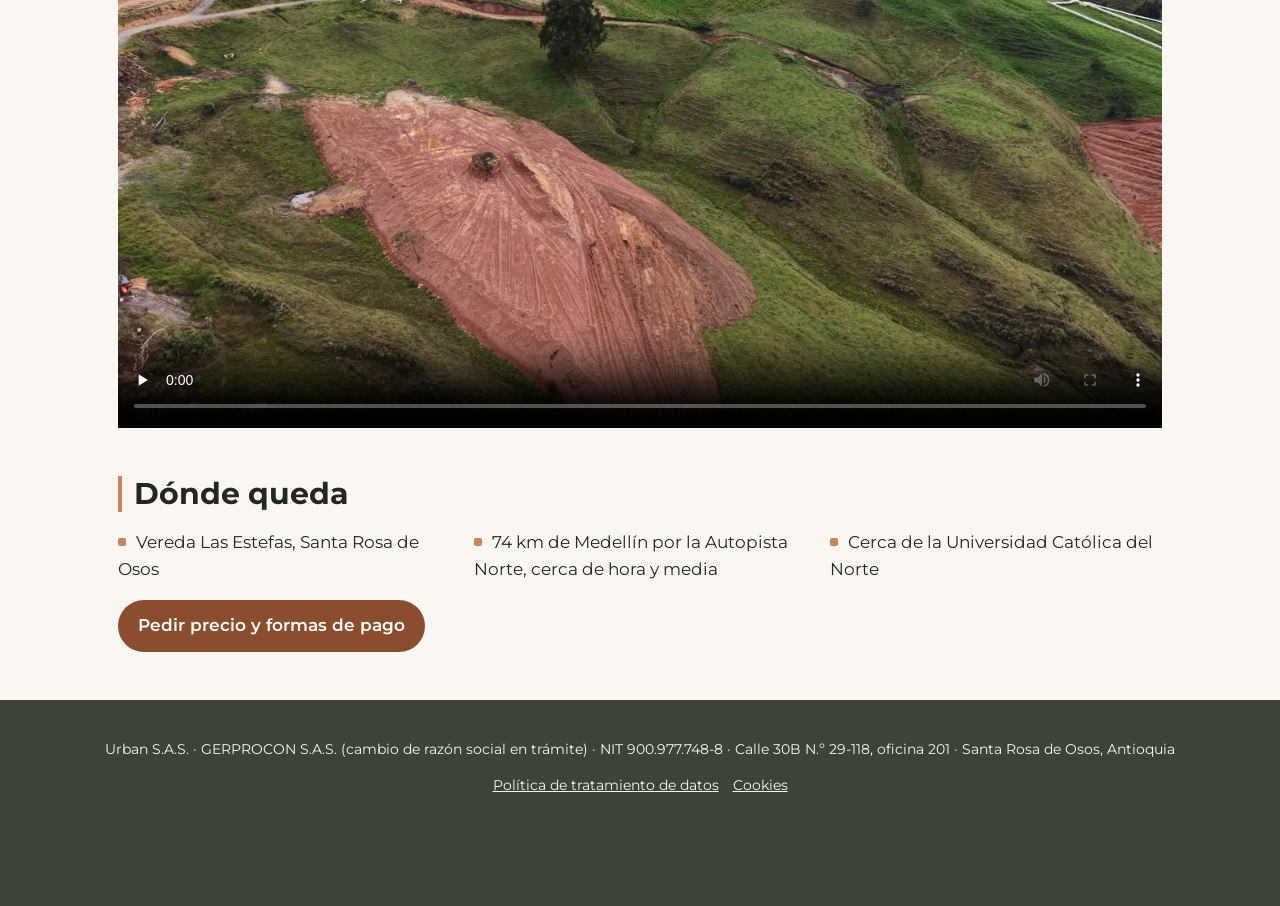
==== commit 74ae4479: "Balcones: Sector 3 en preventa, 64 lotes en el plano (urban-web 3c0d396)" ====
--- a/balcones/index.html
+++ b/balcones/index.html
@@ -28,8 +28,9 @@
 <section class="heroe"><img src="/img/balcones-portada-1600.webp" srcset="/img/balcones-portada-800.webp 800w, /img/balcones-portada-1600.webp 1600w" sizes="100vw" alt="Lomas de Balcones con el pueblo de Santa Rosa de Osos al fondo" fetchpriority="high" width="1600" height="900">
   <div class="sobre"><h1>Condominio Balcones</h1><p>Lotes de casa-finca en Santa Rosa de Osos</p></div></section>
 <p class="nota">Foto de dron del 12 de septiembre de 2026.</p>
-<p class="rango">de 2.129 a 2.760 m² · desde $234 hasta $304 millones</p>
-<p>7 lotes disponibles.</p>
+<p class="rango">de 2.049,42 a 3.413,46 m² · desde $225 hasta $376 millones</p>
+<p>71 lotes disponibles.</p>
+<p class="preventa"><strong>Sector 3 en preventa: 64 lotes nuevos.</strong> Sus áreas son las del proyecto que está en revisión en la Secretaría de Planeación y pueden ajustarse con la licencia.</p>
 <p class="nota">Precios de lista, sujetos a disponibilidad y a cambio sin previo aviso.</p>
 
 <h2>Elija su lote</h2>
@@ -39,8 +40,9 @@
   <span><span class="muestra" data-estado="disponible"></span>Disponible</span>
   <span><span class="muestra" data-estado="vendido"></span>Vendido</span>
   <span id="leyenda-reservado" hidden><span class="muestra" data-estado="reservado"></span>Reservado</span>
-  <span><span class="muestra" data-estado="resto"></span>Próximas etapas</span>
+  <span><span class="muestra" data-estado="resto"></span>Vías y zonas verdes</span>
 </p>
+<p class="nota">En el plano, los sectores 1 y 2 son la franja de la derecha, con los lotes del 1 al 14. El Sector 3 se numera aparte, del 1 al 64.</p>
 <div id="tarjetas" class="tarjetas"></div>
 
 <dialog id="ficha" class="ficha" aria-labelledby="ficha-titulo">
@@ -85,6 +87,7 @@
 <script type="module">
   import { pintarMapa } from '/balcones/js/mapa.js';
   import { montarFicha, loteDelEnlace } from '/balcones/js/ficha.js';
+  import { idLote, nombreLote, porSectorYNumero } from '/balcones/js/inventario.js';
   const inv = await (await fetch('/balcones/data/lotes.json')).json();
   const caja = document.getElementById('mapa');
   caja.innerHTML = await (await fetch('/balcones/img/mapa-aereo.svg')).text();
@@ -92,9 +95,18 @@
   // La casilla de «Reservado» sale del dato: el día que no quede ninguno, desaparece sola.
   document.getElementById('leyenda-reservado').hidden = vista.reservados === 0;
   const tarjetas = document.getElementById('tarjetas');
-  tarjetas.innerHTML = inv.lotes.filter(l => l.estado === 'disponible').map(l => `
-    <article class="tarjeta"><div class="cuerpo"><h3><button class="abrir" type="button" data-lote="${l.n}">Lote ${l.n}</button></h3>
-    <p class="tipo">${new Intl.NumberFormat('es-CO').format(l.area)} m²${l.pano ? ' · vista en 360°' : ''}</p></div></article>`).join('');
+  // Agrupadas por sector: el Sector 3 va aparte porque está en preventa.
+  const m2 = (a) => new Intl.NumberFormat('es-CO', { maximumFractionDigits: 0 }).format(Math.round(a));
+  const disp = inv.lotes.filter(l => l.estado === 'disponible').sort(porSectorYNumero);
+  let grupo = null;
+  tarjetas.innerHTML = disp.map(l => {
+    const g = l.sector >= 3 ? `Sector ${l.sector} · preventa` : 'Sectores 1 y 2';
+    const cab = g !== grupo ? `<p class="grupo-tarjetas">${g}</p>` : '';
+    grupo = g;
+    return cab + `
+    <article class="tarjeta"><div class="cuerpo"><h3><button class="abrir" type="button" data-lote="${idLote(l)}">${nombreLote(l)}</button></h3>
+    <p class="tipo">${m2(l.area)} m²${l.pano ? ' · vista en 360°' : ''}</p></div></article>`;
+  }).join('');
   const dialogo = document.getElementById('ficha');
   montarFicha(inv, { svg: caja.querySelector('svg'), tarjetas, dialogo });
   const n = loteDelEnlace(location.hash, inv); if (n) dialogo.abrirLote(n);
--- a/balcones/vitrina.css
+++ b/balcones/vitrina.css
@@ -304,3 +304,7 @@
    flotando a media ficha con un vacío blanco debajo. */
 .ficha .boton { display: block; flex: none; margin: 0; border-radius: 0 0 12px 12px; }
 .ficha .boton[hidden] { display: none; }
+
+/* Sector 3 en preventa (desde el 23-nov-2026): el aviso de la página y el rótulo de cada grupo de tarjetas. */
+.preventa { border-left: 3px solid var(--cobre); padding-left: 8px; }
+.tarjetas .grupo-tarjetas { grid-column: 1 / -1; margin: 12px 0 0; font-weight: 700; color: var(--cobre-hondo); }
